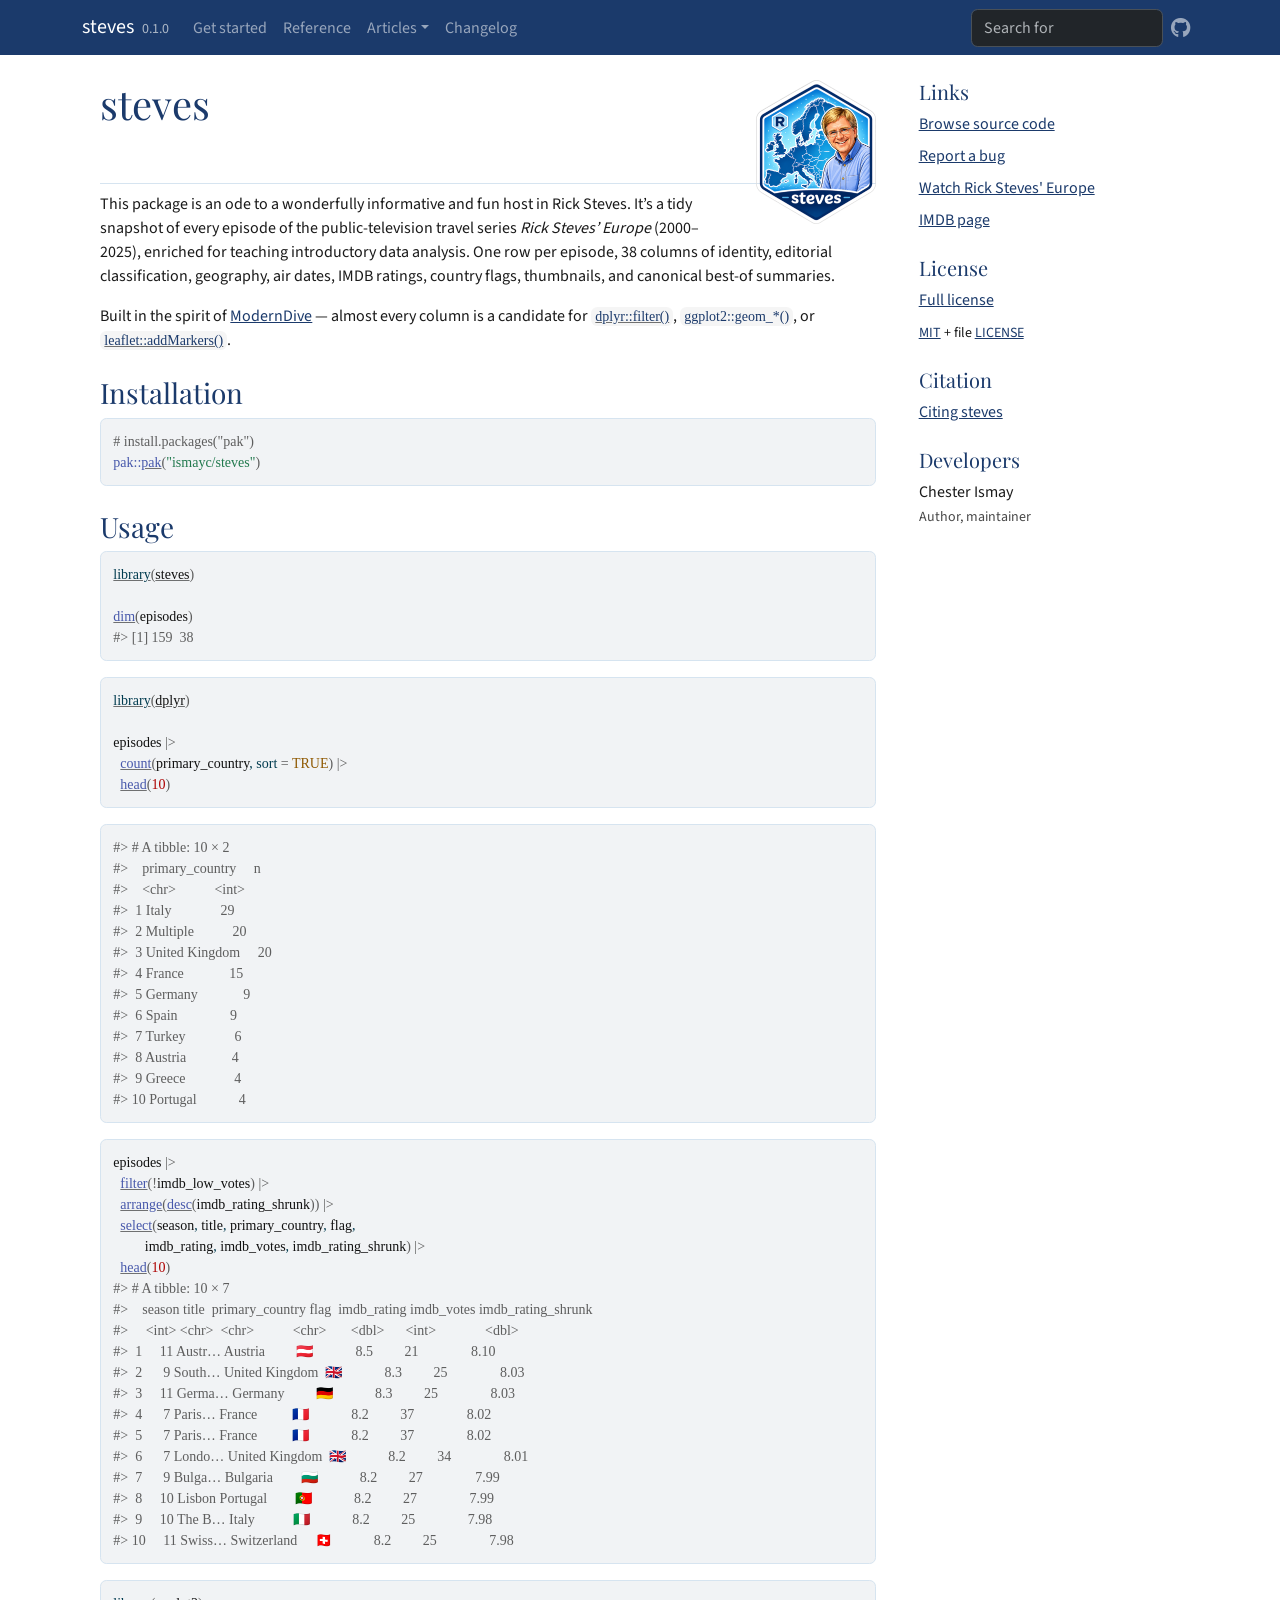
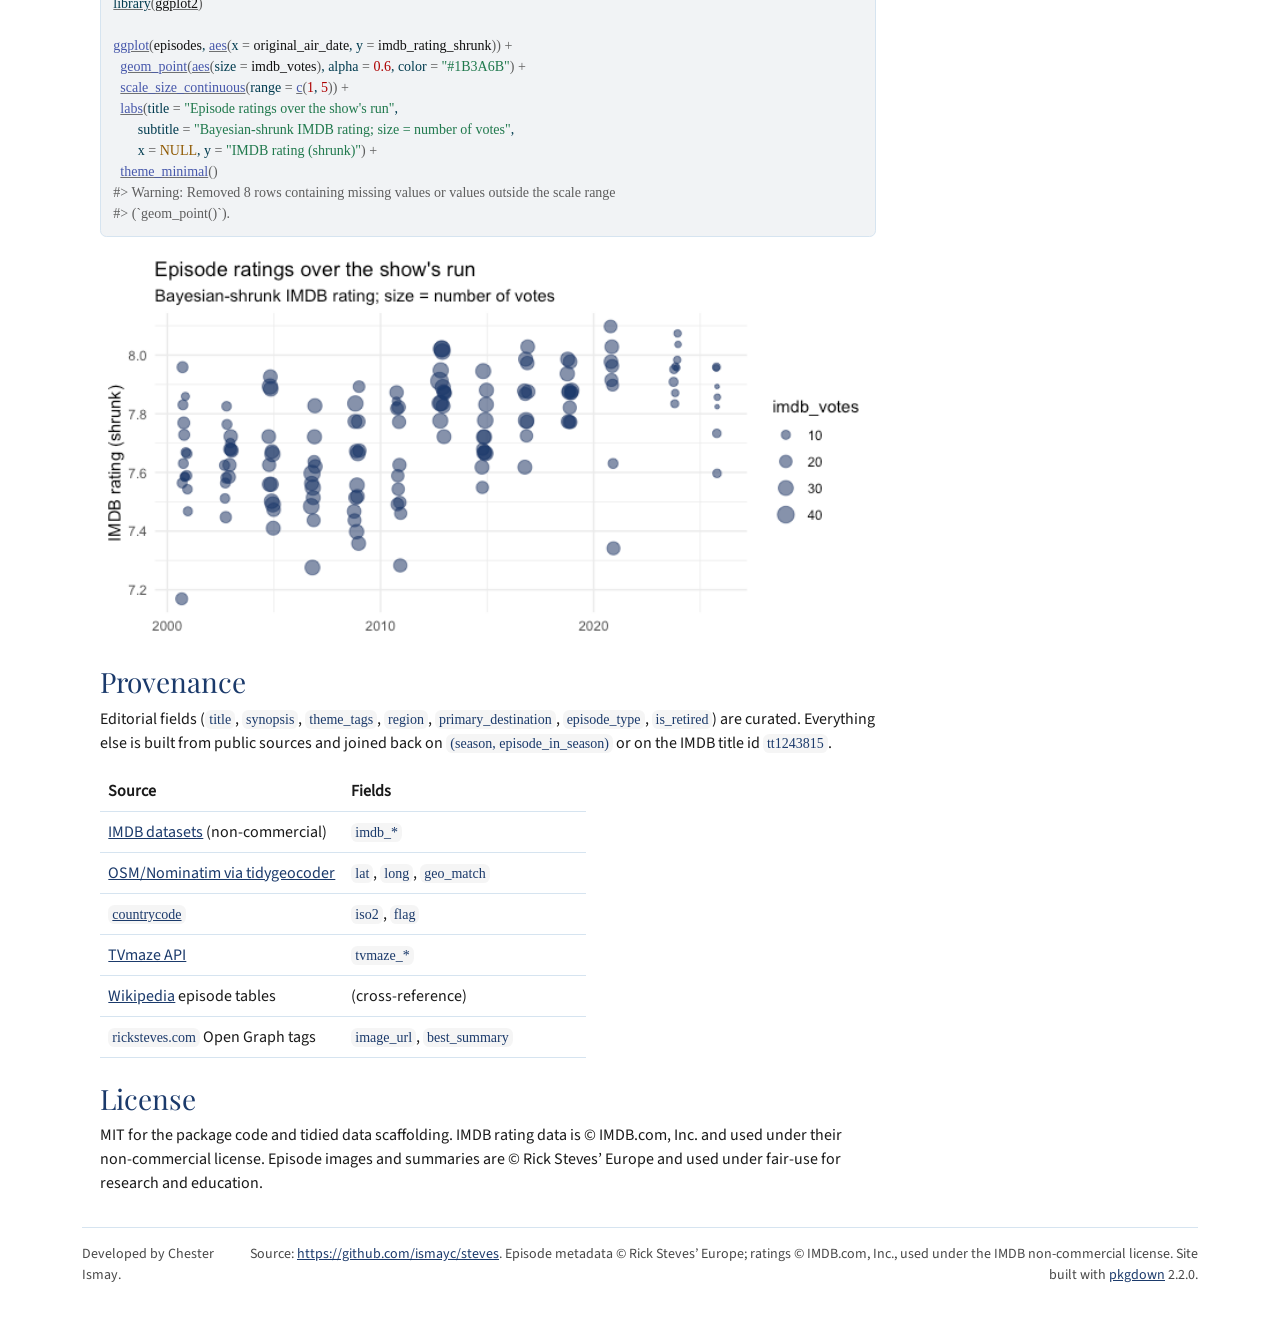
==== index.html @ 0b6e321f "Deploying to gh-pages from @ ismayc/steves@600e38eda7ab987e86f32c884298f9c252ec56d3 🚀" ====
<!DOCTYPE html>
<!-- Generated by pkgdown: do not edit by hand --><html lang="en">
<head>
<meta http-equiv="Content-Type" content="text/html; charset=UTF-8">
<meta charset="utf-8">
<meta http-equiv="X-UA-Compatible" content="IE=edge">
<meta name="viewport" content="width=device-width, initial-scale=1, shrink-to-fit=no">
<title>steves — Rick Steves' Europe episodes for data analysis • steves</title>
<!-- favicons --><link rel="icon" type="image/png" sizes="96x96" href="favicon-96x96.png">
<link rel="icon" type="”image/svg+xml”" href="favicon.svg">
<link rel="apple-touch-icon" sizes="180x180" href="apple-touch-icon.png">
<link rel="icon" sizes="any" href="favicon.ico">
<link rel="manifest" href="site.webmanifest">
<script src="deps/jquery-3.6.0/jquery-3.6.0.min.js"></script><meta name="viewport" content="width=device-width, initial-scale=1, shrink-to-fit=no">
<link href="deps/bootstrap-5.3.1/bootstrap.min.css" rel="stylesheet">
<script src="deps/bootstrap-5.3.1/bootstrap.bundle.min.js"></script><link href="deps/Source_Sans_3-0.4.10/font.css" rel="stylesheet">
<link href="deps/JetBrains_Mono-0.4.10/font.css" rel="stylesheet">
<link href="deps/Playfair_Display-0.4.10/font.css" rel="stylesheet">
<link href="deps/font-awesome-6.5.2/css/all.min.css" rel="stylesheet">
<link href="deps/font-awesome-6.5.2/css/v4-shims.min.css" rel="stylesheet">
<script src="deps/headroom-0.11.0/headroom.min.js"></script><script src="deps/headroom-0.11.0/jQuery.headroom.min.js"></script><script src="deps/bootstrap-toc-1.0.1/bootstrap-toc.min.js"></script><script src="deps/clipboard.js-2.0.11/clipboard.min.js"></script><script src="deps/search-1.0.0/autocomplete.jquery.min.js"></script><script src="deps/search-1.0.0/fuse.min.js"></script><script src="deps/search-1.0.0/mark.min.js"></script><!-- pkgdown --><script src="pkgdown.js"></script><meta property="og:title" content="steves — Rick Steves' Europe episodes for data analysis">
<meta name="description" content="A tidy, lightly enriched table of every Rick Steves' Europe episode (2000-2025): IMDB ratings, geocoded destinations, country flags, thumbnails, and best-of summaries. One row per episode, ready to `dplyr::filter()`, `ggplot2::geom_*()`, and `leaflet::addMarkers()`.
">
<meta property="og:description" content="A tidy, lightly enriched table of every Rick Steves' Europe episode (2000-2025): IMDB ratings, geocoded destinations, country flags, thumbnails, and best-of summaries. One row per episode, ready to `dplyr::filter()`, `ggplot2::geom_*()`, and `leaflet::addMarkers()`.
">
<meta property="og:image" content="https://ismayc.github.io/steves/logo.png">
<link rel="preconnect" href="https://fonts.googleapis.com">
<link rel="preconnect" href="https://fonts.gstatic.com" crossorigin>
</head>
<body>
    <a href="#main" class="visually-hidden-focusable">Skip to contents</a>


    <nav class="navbar navbar-expand-lg fixed-top bg-primary" data-bs-theme="dark" aria-label="Site navigation"><div class="container">

    <a class="navbar-brand me-2" href="index.html">steves</a>

    <small class="nav-text text-muted me-auto" data-bs-toggle="tooltip" data-bs-placement="bottom" title="Released version">0.1.0</small>


    <button class="navbar-toggler" type="button" data-bs-toggle="collapse" data-bs-target="#navbar" aria-controls="navbar" aria-expanded="false" aria-label="Toggle navigation">
      <span class="navbar-toggler-icon"></span>
    </button>

    <div id="navbar" class="collapse navbar-collapse ms-3">
      <ul class="navbar-nav me-auto">
<li class="nav-item"><a class="nav-link" href="articles/steves.html">Get started</a></li>
<li class="nav-item"><a class="nav-link" href="reference/index.html">Reference</a></li>
<li class="nav-item dropdown">
  <button class="nav-link dropdown-toggle" type="button" id="dropdown-articles" data-bs-toggle="dropdown" aria-expanded="false" aria-haspopup="true">Articles</button>
  <ul class="dropdown-menu" aria-labelledby="dropdown-articles">
<li><a class="dropdown-item" href="articles/mapping-the-show.html">Mapping the show</a></li>
  </ul>
</li>
<li class="nav-item"><a class="nav-link" href="news/index.html">Changelog</a></li>
      </ul>
<ul class="navbar-nav">
<li class="nav-item"><form class="form-inline" role="search">
 <input class="form-control" type="search" name="search-input" id="search-input" autocomplete="off" aria-label="Search site" placeholder="Search for" data-search-index="search.json">
</form></li>
<li class="nav-item"><a class="external-link nav-link" href="https://github.com/ismayc/steves/" aria-label="GitHub"><span class="fa fab fa-github fa-lg"></span></a></li>
      </ul>
</div>


  </div>
</nav><div class="container template-home">
<div class="row">
  <main id="main" class="col-md-9"><div class="section level1">
<div class="page-header">
<img src="logo.png" class="logo" alt=""><h1 id="steves-">steves <a class="anchor" aria-label="anchor" href="#steves-"></a>
</h1>
</div>
<!-- badges: start -->

<p>This package is an ode to a wonderfully informative and fun host in Rick Steves. It’s a tidy snapshot of every episode of the public-television travel series <em>Rick Steves’ Europe</em> (2000–2025), enriched for teaching introductory data analysis. One row per episode, 38 columns of identity, editorial classification, geography, air dates, IMDB ratings, country flags, thumbnails, and canonical best-of summaries.</p>
<p>Built in the spirit of <a href="https://moderndive.com/v2" class="external-link">ModernDive</a> — almost every column is a candidate for <code><a href="https://dplyr.tidyverse.org/reference/filter.html" class="external-link">dplyr::filter()</a></code>, <code>ggplot2::geom_*()</code>, or <code><a href="https://rstudio.github.io/leaflet/reference/map-layers.html" class="external-link">leaflet::addMarkers()</a></code>.</p>
<div class="section level2">
<h2 id="installation">Installation<a class="anchor" aria-label="anchor" href="#installation"></a>
</h2>
<div class="sourceCode" id="cb1"><pre class="downlit sourceCode r">
<code class="sourceCode R"><span><span class="co"># install.packages("pak")</span></span>
<span><span class="fu">pak</span><span class="fu">::</span><span class="fu"><a href="https://pak.r-lib.org/reference/pak.html" class="external-link">pak</a></span><span class="op">(</span><span class="st">"ismayc/steves"</span><span class="op">)</span></span></code></pre></div>
</div>
<div class="section level2">
<h2 id="usage">Usage<a class="anchor" aria-label="anchor" href="#usage"></a>
</h2>
<div class="sourceCode" id="cb2"><pre class="downlit sourceCode r">
<code class="sourceCode R"><span><span class="kw"><a href="https://rdrr.io/r/base/library.html" class="external-link">library</a></span><span class="op">(</span><span class="va"><a href="https://ismayc.github.io/steves/">steves</a></span><span class="op">)</span></span>
<span></span>
<span><span class="fu"><a href="https://rdrr.io/r/base/dim.html" class="external-link">dim</a></span><span class="op">(</span><span class="va">episodes</span><span class="op">)</span></span>
<span><span class="co">#&gt; [1] 159  38</span></span></code></pre></div>
<div class="sourceCode" id="cb3"><pre class="downlit sourceCode r">
<code class="sourceCode R"><span><span class="kw"><a href="https://rdrr.io/r/base/library.html" class="external-link">library</a></span><span class="op">(</span><span class="va"><a href="https://dplyr.tidyverse.org" class="external-link">dplyr</a></span><span class="op">)</span></span>
<span></span>
<span><span class="va">episodes</span> <span class="op">|&gt;</span></span>
<span>  <span class="fu"><a href="https://dplyr.tidyverse.org/reference/count.html" class="external-link">count</a></span><span class="op">(</span><span class="va">primary_country</span>, sort <span class="op">=</span> <span class="cn">TRUE</span><span class="op">)</span> <span class="op">|&gt;</span></span>
<span>  <span class="fu"><a href="https://rdrr.io/r/utils/head.html" class="external-link">head</a></span><span class="op">(</span><span class="fl">10</span><span class="op">)</span></span></code></pre></div>
<div class="sourceCode" id="cb4"><pre class="sourceCode R"><code class="sourceCode r"><span id="cb4-1"><a href="#cb4-1" tabindex="-1"></a><span class="co">#&gt; # A tibble: 10 × 2</span></span>
<span id="cb4-2"><a href="#cb4-2" tabindex="-1"></a><span class="co">#&gt;    primary_country     n</span></span>
<span id="cb4-3"><a href="#cb4-3" tabindex="-1"></a><span class="co">#&gt;    &lt;chr&gt;           &lt;int&gt;</span></span>
<span id="cb4-4"><a href="#cb4-4" tabindex="-1"></a><span class="co">#&gt;  1 Italy              29</span></span>
<span id="cb4-5"><a href="#cb4-5" tabindex="-1"></a><span class="co">#&gt;  2 Multiple           20</span></span>
<span id="cb4-6"><a href="#cb4-6" tabindex="-1"></a><span class="co">#&gt;  3 United Kingdom     20</span></span>
<span id="cb4-7"><a href="#cb4-7" tabindex="-1"></a><span class="co">#&gt;  4 France             15</span></span>
<span id="cb4-8"><a href="#cb4-8" tabindex="-1"></a><span class="co">#&gt;  5 Germany             9</span></span>
<span id="cb4-9"><a href="#cb4-9" tabindex="-1"></a><span class="co">#&gt;  6 Spain               9</span></span>
<span id="cb4-10"><a href="#cb4-10" tabindex="-1"></a><span class="co">#&gt;  7 Turkey              6</span></span>
<span id="cb4-11"><a href="#cb4-11" tabindex="-1"></a><span class="co">#&gt;  8 Austria             4</span></span>
<span id="cb4-12"><a href="#cb4-12" tabindex="-1"></a><span class="co">#&gt;  9 Greece              4</span></span>
<span id="cb4-13"><a href="#cb4-13" tabindex="-1"></a><span class="co">#&gt; 10 Portugal            4</span></span></code></pre></div>
<div class="sourceCode" id="cb5"><pre class="downlit sourceCode r">
<code class="sourceCode R"><span><span class="va">episodes</span> <span class="op">|&gt;</span></span>
<span>  <span class="fu"><a href="https://dplyr.tidyverse.org/reference/filter.html" class="external-link">filter</a></span><span class="op">(</span><span class="op">!</span><span class="va">imdb_low_votes</span><span class="op">)</span> <span class="op">|&gt;</span></span>
<span>  <span class="fu"><a href="https://dplyr.tidyverse.org/reference/arrange.html" class="external-link">arrange</a></span><span class="op">(</span><span class="fu"><a href="https://dplyr.tidyverse.org/reference/desc.html" class="external-link">desc</a></span><span class="op">(</span><span class="va">imdb_rating_shrunk</span><span class="op">)</span><span class="op">)</span> <span class="op">|&gt;</span></span>
<span>  <span class="fu"><a href="https://dplyr.tidyverse.org/reference/select.html" class="external-link">select</a></span><span class="op">(</span><span class="va">season</span>, <span class="va">title</span>, <span class="va">primary_country</span>, <span class="va">flag</span>,</span>
<span>         <span class="va">imdb_rating</span>, <span class="va">imdb_votes</span>, <span class="va">imdb_rating_shrunk</span><span class="op">)</span> <span class="op">|&gt;</span></span>
<span>  <span class="fu"><a href="https://rdrr.io/r/utils/head.html" class="external-link">head</a></span><span class="op">(</span><span class="fl">10</span><span class="op">)</span></span>
<span><span class="co">#&gt; # A tibble: 10 × 7</span></span>
<span><span class="co">#&gt;    season title  primary_country flag  imdb_rating imdb_votes imdb_rating_shrunk</span></span>
<span><span class="co">#&gt;     &lt;int&gt; &lt;chr&gt;  &lt;chr&gt;           &lt;chr&gt;       &lt;dbl&gt;      &lt;int&gt;              &lt;dbl&gt;</span></span>
<span><span class="co">#&gt;  1     11 Austr… Austria         🇦🇹            8.5         21               8.10</span></span>
<span><span class="co">#&gt;  2      9 South… United Kingdom  🇬🇧            8.3         25               8.03</span></span>
<span><span class="co">#&gt;  3     11 Germa… Germany         🇩🇪            8.3         25               8.03</span></span>
<span><span class="co">#&gt;  4      7 Paris… France          🇫🇷            8.2         37               8.02</span></span>
<span><span class="co">#&gt;  5      7 Paris… France          🇫🇷            8.2         37               8.02</span></span>
<span><span class="co">#&gt;  6      7 Londo… United Kingdom  🇬🇧            8.2         34               8.01</span></span>
<span><span class="co">#&gt;  7      9 Bulga… Bulgaria        🇧🇬            8.2         27               7.99</span></span>
<span><span class="co">#&gt;  8     10 Lisbon Portugal        🇵🇹            8.2         27               7.99</span></span>
<span><span class="co">#&gt;  9     10 The B… Italy           🇮🇹            8.2         25               7.98</span></span>
<span><span class="co">#&gt; 10     11 Swiss… Switzerland     🇨🇭            8.2         25               7.98</span></span></code></pre></div>
<div class="sourceCode" id="cb6"><pre class="downlit sourceCode r">
<code class="sourceCode R"><span><span class="kw"><a href="https://rdrr.io/r/base/library.html" class="external-link">library</a></span><span class="op">(</span><span class="va"><a href="https://ggplot2.tidyverse.org" class="external-link">ggplot2</a></span><span class="op">)</span></span>
<span></span>
<span><span class="fu"><a href="https://ggplot2.tidyverse.org/reference/ggplot.html" class="external-link">ggplot</a></span><span class="op">(</span><span class="va">episodes</span>, <span class="fu"><a href="https://ggplot2.tidyverse.org/reference/aes.html" class="external-link">aes</a></span><span class="op">(</span>x <span class="op">=</span> <span class="va">original_air_date</span>, y <span class="op">=</span> <span class="va">imdb_rating_shrunk</span><span class="op">)</span><span class="op">)</span> <span class="op">+</span></span>
<span>  <span class="fu"><a href="https://ggplot2.tidyverse.org/reference/geom_point.html" class="external-link">geom_point</a></span><span class="op">(</span><span class="fu"><a href="https://ggplot2.tidyverse.org/reference/aes.html" class="external-link">aes</a></span><span class="op">(</span>size <span class="op">=</span> <span class="va">imdb_votes</span><span class="op">)</span>, alpha <span class="op">=</span> <span class="fl">0.6</span>, color <span class="op">=</span> <span class="st">"#1B3A6B"</span><span class="op">)</span> <span class="op">+</span></span>
<span>  <span class="fu"><a href="https://ggplot2.tidyverse.org/reference/scale_size.html" class="external-link">scale_size_continuous</a></span><span class="op">(</span>range <span class="op">=</span> <span class="fu"><a href="https://rdrr.io/r/base/c.html" class="external-link">c</a></span><span class="op">(</span><span class="fl">1</span>, <span class="fl">5</span><span class="op">)</span><span class="op">)</span> <span class="op">+</span></span>
<span>  <span class="fu"><a href="https://ggplot2.tidyverse.org/reference/labs.html" class="external-link">labs</a></span><span class="op">(</span>title <span class="op">=</span> <span class="st">"Episode ratings over the show's run"</span>,</span>
<span>       subtitle <span class="op">=</span> <span class="st">"Bayesian-shrunk IMDB rating; size = number of votes"</span>,</span>
<span>       x <span class="op">=</span> <span class="cn">NULL</span>, y <span class="op">=</span> <span class="st">"IMDB rating (shrunk)"</span><span class="op">)</span> <span class="op">+</span></span>
<span>  <span class="fu"><a href="https://ggplot2.tidyverse.org/reference/ggtheme.html" class="external-link">theme_minimal</a></span><span class="op">(</span><span class="op">)</span></span>
<span><span class="co">#&gt; Warning: Removed 8 rows containing missing values or values outside the scale range</span></span>
<span><span class="co">#&gt; (`geom_point()`).</span></span></code></pre></div>
<p><img src="reference/figures/README-ggplot-1.png" alt="Scatter plot of Bayesian-shrunk IMDB ratings against original air date for every Rick Steves' Europe episode, point size proportional to vote count." width="100%"></p>
</div>
<div class="section level2">
<h2 id="provenance">Provenance<a class="anchor" aria-label="anchor" href="#provenance"></a>
</h2>
<p>Editorial fields (<code>title</code>, <code>synopsis</code>, <code>theme_tags</code>, <code>region</code>, <code>primary_destination</code>, <code>episode_type</code>, <code>is_retired</code>) are curated. Everything else is built from public sources and joined back on <code>(season, episode_in_season)</code> or on the IMDB title id <code>tt1243815</code>.</p>
<table class="table">
<colgroup>
<col width="50%">
<col width="50%">
</colgroup>
<thead><tr>
<th>Source</th>
<th>Fields</th>
</tr></thead>
<tbody>
<tr>
<td>
<a href="https://datasets.imdbws.com/" class="external-link">IMDB datasets</a> (non-commercial)</td>
<td><code>imdb_*</code></td>
</tr>
<tr>
<td><a href="https://CRAN.R-project.org/package=tidygeocoder" class="external-link">OSM/Nominatim via tidygeocoder</a></td>
<td>
<code>lat</code>, <code>long</code>, <code>geo_match</code>
</td>
</tr>
<tr>
<td><a href="https://CRAN.R-project.org/package=countrycode" class="external-link"><code>countrycode</code></a></td>
<td>
<code>iso2</code>, <code>flag</code>
</td>
</tr>
<tr>
<td><a href="https://api.tvmaze.com/shows/9872" class="external-link">TVmaze API</a></td>
<td><code>tvmaze_*</code></td>
</tr>
<tr>
<td>
<a href="https://en.wikipedia.org/wiki/Rick_Steves%27_Europe" class="external-link">Wikipedia</a> episode tables</td>
<td>(cross-reference)</td>
</tr>
<tr>
<td>
<code>ricksteves.com</code> Open Graph tags</td>
<td>
<code>image_url</code>, <code>best_summary</code>
</td>
</tr>
</tbody>
</table>
</div>
<div class="section level2">
<h2 id="license">License<a class="anchor" aria-label="anchor" href="#license"></a>
</h2>
<p>MIT for the package code and tidied data scaffolding. IMDB rating data is © IMDB.com, Inc. and used under their non-commercial license. Episode images and summaries are © Rick Steves’ Europe and used under fair-use for research and education.</p>
</div>
</div>
  </main><aside class="col-md-3"><div class="links">
<h2 data-toc-skip>Links</h2>
<ul class="list-unstyled">
<li><a href="https://github.com/ismayc/steves/" class="external-link">Browse source code</a></li>
<li><a href="https://github.com/ismayc/steves/issues" class="external-link">Report a bug</a></li>
<li><a href="https://www.ricksteves.com/watch-read-listen/video/tv-show" class="external-link">Watch Rick Steves' Europe</a></li>
<li><a href="https://www.imdb.com/title/tt1243815/" class="external-link">IMDB page</a></li>
</ul>
</div>

<div class="license">
<h2 data-toc-skip>License</h2>
<ul class="list-unstyled">
<li><a href="LICENSE.html">Full license</a></li>
<li><small><a href="https://opensource.org/licenses/mit-license.php" class="external-link">MIT</a> + file <a href="LICENSE-text.html">LICENSE</a></small></li>
</ul>
</div>


<div class="citation">
<h2 data-toc-skip>Citation</h2>
<ul class="list-unstyled">
<li><a href="authors.html#citation">Citing steves</a></li>
</ul>
</div>

<div class="developers">
<h2 data-toc-skip>Developers</h2>
<ul class="list-unstyled">
<li>Chester Ismay <br><small class="roles"> Author, maintainer </small>   </li>
</ul>
</div>



  </aside>
</div>


    <footer><div class="pkgdown-footer-left">
  <p>Developed by Chester Ismay.</p>
</div>

<div class="pkgdown-footer-right">
  <p>Source: <a href="https://github.com/ismayc/steves" class="external-link uri">https://github.com/ismayc/steves</a>. Episode metadata © Rick Steves’ Europe; ratings © IMDB.com, Inc., used under the IMDB non-commercial license. Site built with <a href="https://pkgdown.r-lib.org/" class="external-link">pkgdown</a> 2.2.0.</p>
</div>

    </footer>
</div>





  </body>
</html>
---- deps/Source_Sans_3-0.4.10/font.css ----
/* cyrillic-ext */
@font-face {
  font-family: 'Source Sans 3';
  font-style: normal;
  font-weight: 400;
  font-display: swap;
  src: url(nwpBtKy2OAdR1K-IwhWudF-R9QMylBJAV3Bo8Ky462EH9CsKng.woff2) format('woff2');
  unicode-range: U+0460-052F, U+1C80-1C8A, U+20B4, U+2DE0-2DFF, U+A640-A69F, U+FE2E-FE2F;
}
/* cyrillic */
@font-face {
  font-family: 'Source Sans 3';
  font-style: normal;
  font-weight: 400;
  font-display: swap;
  src: url(nwpBtKy2OAdR1K-IwhWudF-R9QMylBJAV3Bo8Ky462EO9CsKng.woff2) format('woff2');
  unicode-range: U+0301, U+0400-045F, U+0490-0491, U+04B0-04B1, U+2116;
}
/* greek-ext */
@font-face {
  font-family: 'Source Sans 3';
  font-style: normal;
  font-weight: 400;
  font-display: swap;
  src: url(nwpBtKy2OAdR1K-IwhWudF-R9QMylBJAV3Bo8Ky462EG9CsKng.woff2) format('woff2');
  unicode-range: U+1F00-1FFF;
}
/* greek */
@font-face {
  font-family: 'Source Sans 3';
  font-style: normal;
  font-weight: 400;
  font-display: swap;
  src: url(nwpBtKy2OAdR1K-IwhWudF-R9QMylBJAV3Bo8Ky462EJ9CsKng.woff2) format('woff2');
  unicode-range: U+0370-0377, U+037A-037F, U+0384-038A, U+038C, U+038E-03A1, U+03A3-03FF;
}
/* vietnamese */
@font-face {
  font-family: 'Source Sans 3';
  font-style: normal;
  font-weight: 400;
  font-display: swap;
  src: url(nwpBtKy2OAdR1K-IwhWudF-R9QMylBJAV3Bo8Ky462EF9CsKng.woff2) format('woff2');
  unicode-range: U+0102-0103, U+0110-0111, U+0128-0129, U+0168-0169, U+01A0-01A1, U+01AF-01B0, U+0300-0301, U+0303-0304, U+0308-0309, U+0323, U+0329, U+1EA0-1EF9, U+20AB;
}
/* latin-ext */
@font-face {
  font-family: 'Source Sans 3';
  font-style: normal;
  font-weight: 400;
  font-display: swap;
  src: url(nwpBtKy2OAdR1K-IwhWudF-R9QMylBJAV3Bo8Ky462EE9CsKng.woff2) format('woff2');
  unicode-range: U+0100-02BA, U+02BD-02C5, U+02C7-02CC, U+02CE-02D7, U+02DD-02FF, U+0304, U+0308, U+0329, U+1D00-1DBF, U+1E00-1E9F, U+1EF2-1EFF, U+2020, U+20A0-20AB, U+20AD-20C0, U+2113, U+2C60-2C7F, U+A720-A7FF;
}
/* latin */
@font-face {
  font-family: 'Source Sans 3';
  font-style: normal;
  font-weight: 400;
  font-display: swap;
  src: url(nwpBtKy2OAdR1K-IwhWudF-R9QMylBJAV3Bo8Ky462EK9Cs.woff2) format('woff2');
  unicode-range: U+0000-00FF, U+0131, U+0152-0153, U+02BB-02BC, U+02C6, U+02DA, U+02DC, U+0304, U+0308, U+0329, U+2000-206F, U+20AC, U+2122, U+2191, U+2193, U+2212, U+2215, U+FEFF, U+FFFD;
}
---- deps/Playfair_Display-0.4.10/font.css ----
/* cyrillic */
@font-face {
  font-family: 'Playfair Display';
  font-style: normal;
  font-weight: 400;
  font-display: swap;
  src: url(nuFvD-vYSZviVYUb_rj3ij__anPXJzDwcbmjWBN2PKdFvXDTbtPY_Q.woff2) format('woff2');
  unicode-range: U+0301, U+0400-045F, U+0490-0491, U+04B0-04B1, U+2116;
}
/* vietnamese */
@font-face {
  font-family: 'Playfair Display';
  font-style: normal;
  font-weight: 400;
  font-display: swap;
  src: url(nuFvD-vYSZviVYUb_rj3ij__anPXJzDwcbmjWBN2PKdFvXDYbtPY_Q.woff2) format('woff2');
  unicode-range: U+0102-0103, U+0110-0111, U+0128-0129, U+0168-0169, U+01A0-01A1, U+01AF-01B0, U+0300-0301, U+0303-0304, U+0308-0309, U+0323, U+0329, U+1EA0-1EF9, U+20AB;
}
/* latin-ext */
@font-face {
  font-family: 'Playfair Display';
  font-style: normal;
  font-weight: 400;
  font-display: swap;
  src: url(nuFvD-vYSZviVYUb_rj3ij__anPXJzDwcbmjWBN2PKdFvXDZbtPY_Q.woff2) format('woff2');
  unicode-range: U+0100-02BA, U+02BD-02C5, U+02C7-02CC, U+02CE-02D7, U+02DD-02FF, U+0304, U+0308, U+0329, U+1D00-1DBF, U+1E00-1E9F, U+1EF2-1EFF, U+2020, U+20A0-20AB, U+20AD-20C0, U+2113, U+2C60-2C7F, U+A720-A7FF;
}
/* latin */
@font-face {
  font-family: 'Playfair Display';
  font-style: normal;
  font-weight: 400;
  font-display: swap;
  src: url(nuFvD-vYSZviVYUb_rj3ij__anPXJzDwcbmjWBN2PKdFvXDXbtM.woff2) format('woff2');
  unicode-range: U+0000-00FF, U+0131, U+0152-0153, U+02BB-02BC, U+02C6, U+02DA, U+02DC, U+0304, U+0308, U+0329, U+2000-206F, U+20AC, U+2122, U+2191, U+2193, U+2212, U+2215, U+FEFF, U+FFFD;
}
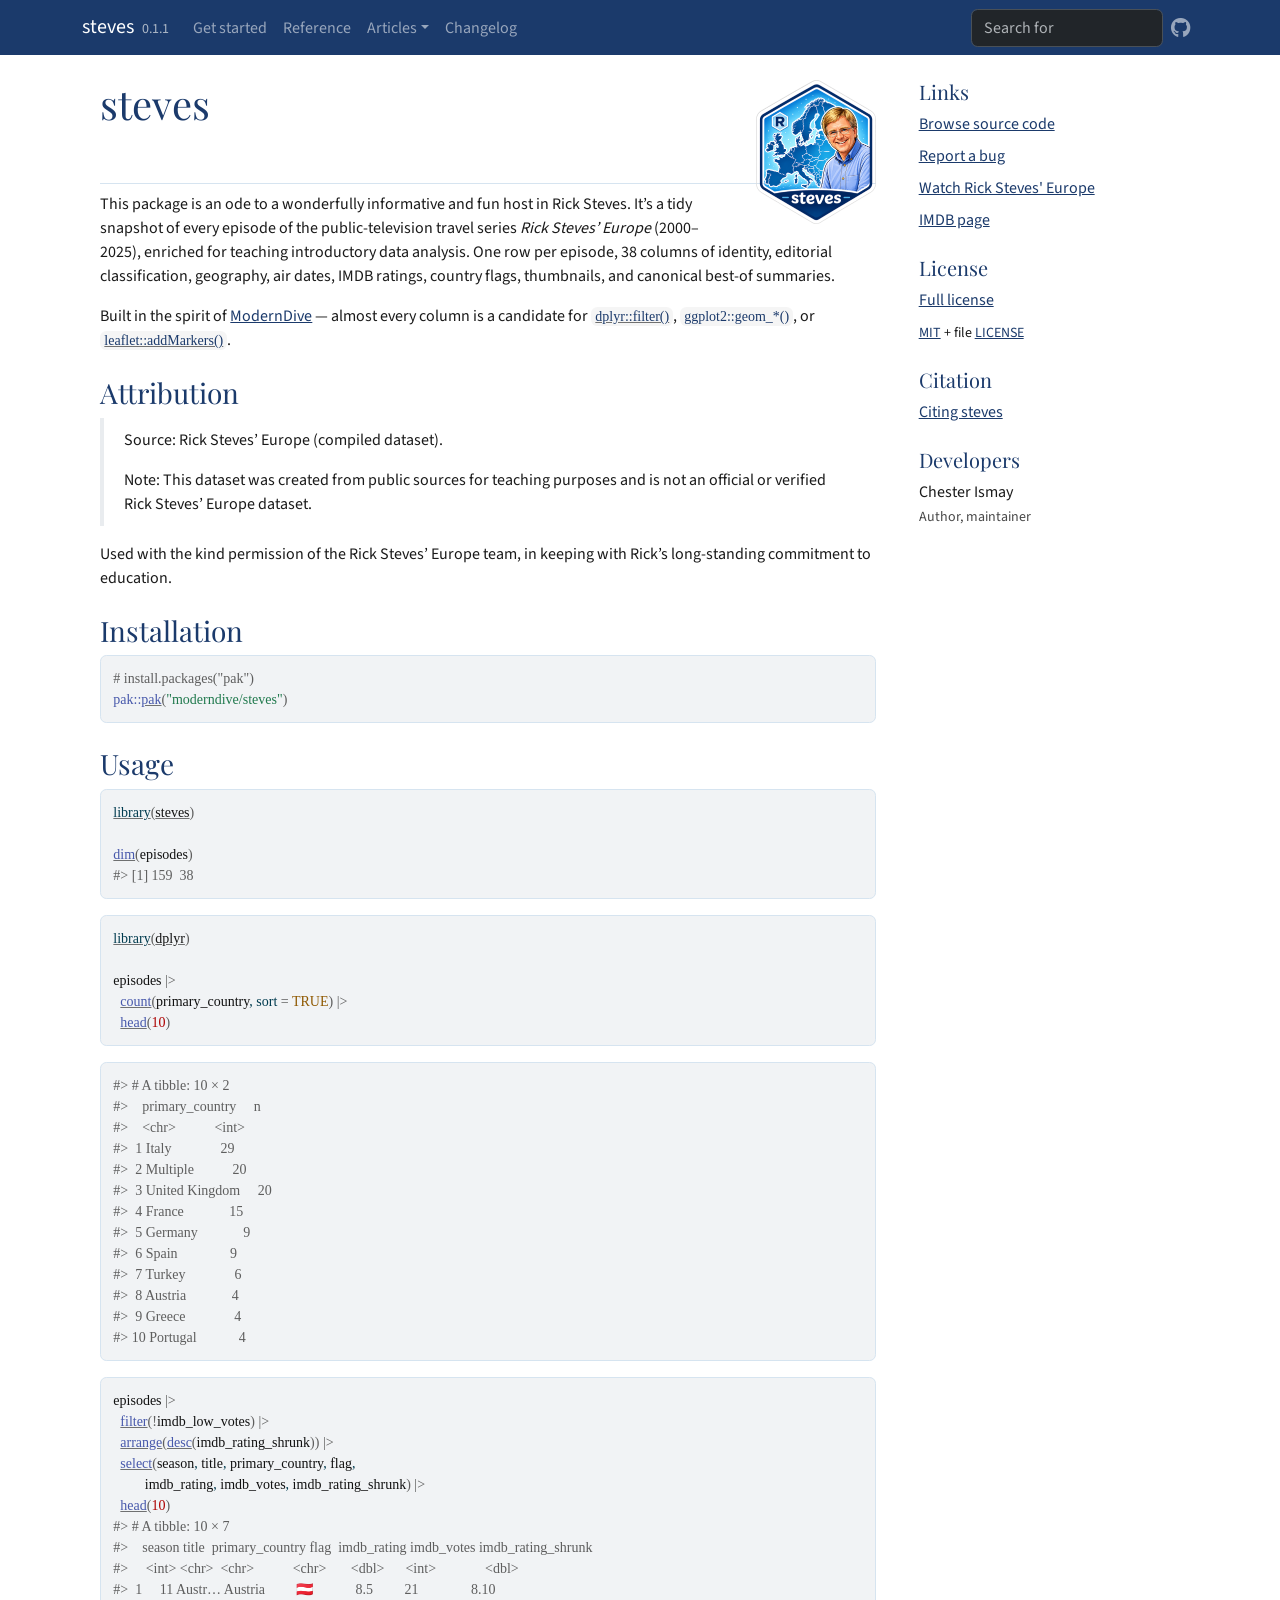
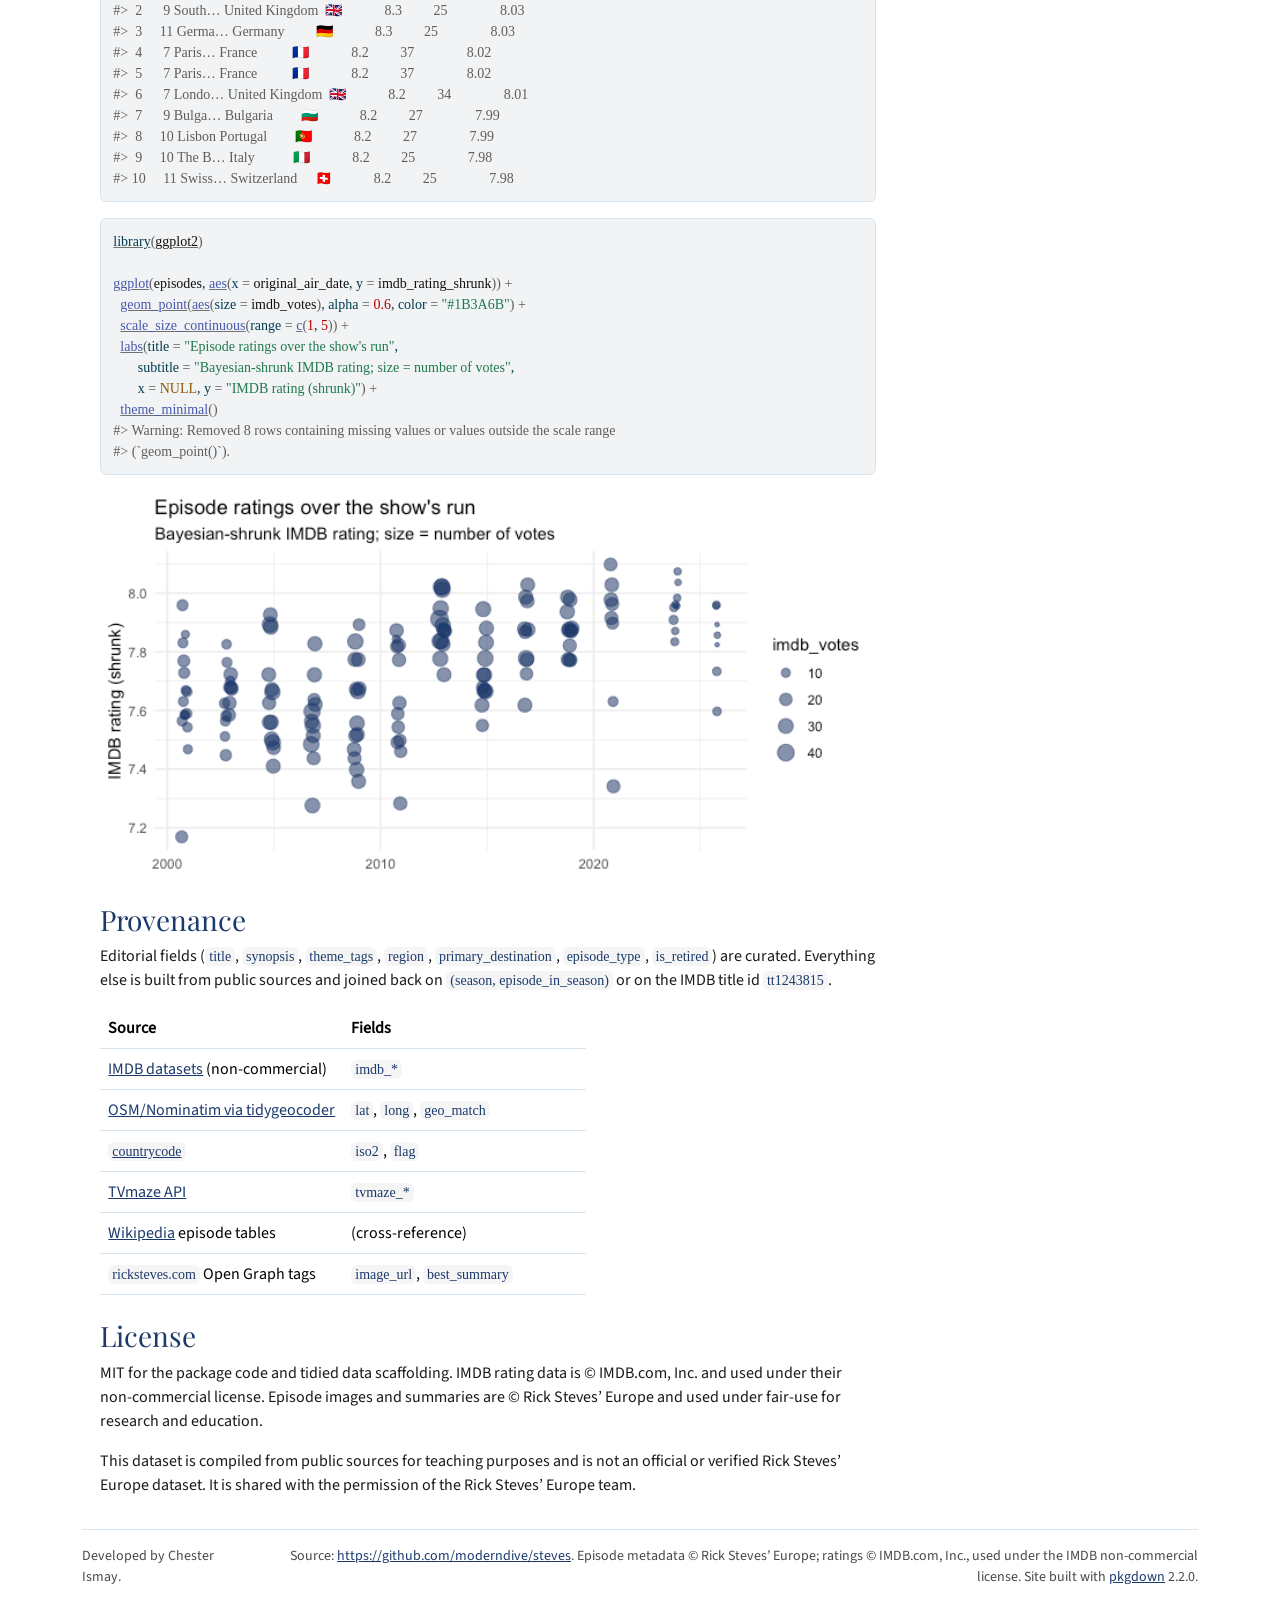
==== commit d6f2e890: "Deploying to gh-pages from @ moderndive/steves@a5a601b565a3784a854421c773fa0ef43fadf2e1 🚀" ====
--- a/index.html
+++ b/index.html
@@ -12,8 +12,8 @@
 <link rel="icon" sizes="any" href="favicon.ico">
 <link rel="manifest" href="site.webmanifest">
 <script src="deps/jquery-3.6.0/jquery-3.6.0.min.js"></script><meta name="viewport" content="width=device-width, initial-scale=1, shrink-to-fit=no">
-<link href="deps/bootstrap-5.3.1/bootstrap.min.css" rel="stylesheet">
-<script src="deps/bootstrap-5.3.1/bootstrap.bundle.min.js"></script><link href="deps/Source_Sans_3-0.4.10/font.css" rel="stylesheet">
+<link href="deps/bootstrap-5.3.8/bootstrap.min.css" rel="stylesheet">
+<script src="deps/bootstrap-5.3.8/bootstrap.bundle.min.js"></script><link href="deps/Source_Sans_3-0.4.10/font.css" rel="stylesheet">
 <link href="deps/JetBrains_Mono-0.4.10/font.css" rel="stylesheet">
 <link href="deps/Playfair_Display-0.4.10/font.css" rel="stylesheet">
 <link href="deps/font-awesome-6.5.2/css/all.min.css" rel="stylesheet">
@@ -23,7 +23,7 @@
 ">
 <meta property="og:description" content="A tidy, lightly enriched table of every Rick Steves' Europe episode (2000-2025): IMDB ratings, geocoded destinations, country flags, thumbnails, and best-of summaries. One row per episode, ready to `dplyr::filter()`, `ggplot2::geom_*()`, and `leaflet::addMarkers()`.
 ">
-<meta property="og:image" content="https://ismayc.github.io/steves/logo.png">
+<meta property="og:image" content="https://moderndive.github.io/steves/logo.png">
 <link rel="preconnect" href="https://fonts.googleapis.com">
 <link rel="preconnect" href="https://fonts.gstatic.com" crossorigin>
 </head>
@@ -35,7 +35,7 @@
 
     <a class="navbar-brand me-2" href="index.html">steves</a>
 
-    <small class="nav-text text-muted me-auto" data-bs-toggle="tooltip" data-bs-placement="bottom" title="Released version">0.1.0</small>
+    <small class="nav-text text-muted me-auto" data-bs-toggle="tooltip" data-bs-placement="bottom" title="Released version">0.1.1</small>
 
 
     <button class="navbar-toggler" type="button" data-bs-toggle="collapse" data-bs-target="#navbar" aria-controls="navbar" aria-expanded="false" aria-label="Toggle navigation">
@@ -58,7 +58,7 @@
 <li class="nav-item"><form class="form-inline" role="search">
  <input class="form-control" type="search" name="search-input" id="search-input" autocomplete="off" aria-label="Search site" placeholder="Search for" data-search-index="search.json">
 </form></li>
-<li class="nav-item"><a class="external-link nav-link" href="https://github.com/ismayc/steves/" aria-label="GitHub"><span class="fa fab fa-github fa-lg"></span></a></li>
+<li class="nav-item"><a class="external-link nav-link" href="https://github.com/moderndive/steves/" aria-label="GitHub"><span class="fa fab fa-github fa-lg"></span></a></li>
       </ul>
 </div>
 
@@ -76,17 +76,26 @@
 <p>This package is an ode to a wonderfully informative and fun host in Rick Steves. It’s a tidy snapshot of every episode of the public-television travel series <em>Rick Steves’ Europe</em> (2000–2025), enriched for teaching introductory data analysis. One row per episode, 38 columns of identity, editorial classification, geography, air dates, IMDB ratings, country flags, thumbnails, and canonical best-of summaries.</p>
 <p>Built in the spirit of <a href="https://moderndive.com/v2" class="external-link">ModernDive</a> — almost every column is a candidate for <code><a href="https://dplyr.tidyverse.org/reference/filter.html" class="external-link">dplyr::filter()</a></code>, <code>ggplot2::geom_*()</code>, or <code><a href="https://rstudio.github.io/leaflet/reference/map-layers.html" class="external-link">leaflet::addMarkers()</a></code>.</p>
 <div class="section level2">
+<h2 id="attribution">Attribution<a class="anchor" aria-label="anchor" href="#attribution"></a>
+</h2>
+<blockquote>
+<p>Source: Rick Steves’ Europe (compiled dataset).</p>
+<p>Note: This dataset was created from public sources for teaching purposes and is not an official or verified Rick Steves’ Europe dataset.</p>
+</blockquote>
+<p>Used with the kind permission of the Rick Steves’ Europe team, in keeping with Rick’s long-standing commitment to education.</p>
+</div>
+<div class="section level2">
 <h2 id="installation">Installation<a class="anchor" aria-label="anchor" href="#installation"></a>
 </h2>
 <div class="sourceCode" id="cb1"><pre class="downlit sourceCode r">
 <code class="sourceCode R"><span><span class="co"># install.packages("pak")</span></span>
-<span><span class="fu">pak</span><span class="fu">::</span><span class="fu"><a href="https://pak.r-lib.org/reference/pak.html" class="external-link">pak</a></span><span class="op">(</span><span class="st">"ismayc/steves"</span><span class="op">)</span></span></code></pre></div>
+<span><span class="fu">pak</span><span class="fu">::</span><span class="fu"><a href="https://pak.r-lib.org/reference/pak.html" class="external-link">pak</a></span><span class="op">(</span><span class="st">"moderndive/steves"</span><span class="op">)</span></span></code></pre></div>
 </div>
 <div class="section level2">
 <h2 id="usage">Usage<a class="anchor" aria-label="anchor" href="#usage"></a>
 </h2>
 <div class="sourceCode" id="cb2"><pre class="downlit sourceCode r">
-<code class="sourceCode R"><span><span class="kw"><a href="https://rdrr.io/r/base/library.html" class="external-link">library</a></span><span class="op">(</span><span class="va"><a href="https://ismayc.github.io/steves/">steves</a></span><span class="op">)</span></span>
+<code class="sourceCode R"><span><span class="kw"><a href="https://rdrr.io/r/base/library.html" class="external-link">library</a></span><span class="op">(</span><span class="va"><a href="https://moderndive.github.io/steves/">steves</a></span><span class="op">)</span></span>
 <span></span>
 <span><span class="fu"><a href="https://rdrr.io/r/base/dim.html" class="external-link">dim</a></span><span class="op">(</span><span class="va">episodes</span><span class="op">)</span></span>
 <span><span class="co">#&gt; [1] 159  38</span></span></code></pre></div>
@@ -197,13 +206,14 @@
 <h2 id="license">License<a class="anchor" aria-label="anchor" href="#license"></a>
 </h2>
 <p>MIT for the package code and tidied data scaffolding. IMDB rating data is © IMDB.com, Inc. and used under their non-commercial license. Episode images and summaries are © Rick Steves’ Europe and used under fair-use for research and education.</p>
+<p>This dataset is compiled from public sources for teaching purposes and is not an official or verified Rick Steves’ Europe dataset. It is shared with the permission of the Rick Steves’ Europe team.</p>
 </div>
 </div>
   </main><aside class="col-md-3"><div class="links">
 <h2 data-toc-skip>Links</h2>
 <ul class="list-unstyled">
-<li><a href="https://github.com/ismayc/steves/" class="external-link">Browse source code</a></li>
-<li><a href="https://github.com/ismayc/steves/issues" class="external-link">Report a bug</a></li>
+<li><a href="https://github.com/moderndive/steves/" class="external-link">Browse source code</a></li>
+<li><a href="https://github.com/moderndive/steves/issues" class="external-link">Report a bug</a></li>
 <li><a href="https://www.ricksteves.com/watch-read-listen/video/tv-show" class="external-link">Watch Rick Steves' Europe</a></li>
 <li><a href="https://www.imdb.com/title/tt1243815/" class="external-link">IMDB page</a></li>
 </ul>
@@ -243,7 +253,7 @@
 </div>
 
 <div class="pkgdown-footer-right">
-  <p>Source: <a href="https://github.com/ismayc/steves" class="external-link uri">https://github.com/ismayc/steves</a>. Episode metadata © Rick Steves’ Europe; ratings © IMDB.com, Inc., used under the IMDB non-commercial license. Site built with <a href="https://pkgdown.r-lib.org/" class="external-link">pkgdown</a> 2.2.0.</p>
+  <p>Source: <a href="https://github.com/moderndive/steves" class="external-link uri">https://github.com/moderndive/steves</a>. Episode metadata © Rick Steves’ Europe; ratings © IMDB.com, Inc., used under the IMDB non-commercial license. Site built with <a href="https://pkgdown.r-lib.org/" class="external-link">pkgdown</a> 2.2.0.</p>
 </div>
 
     </footer>
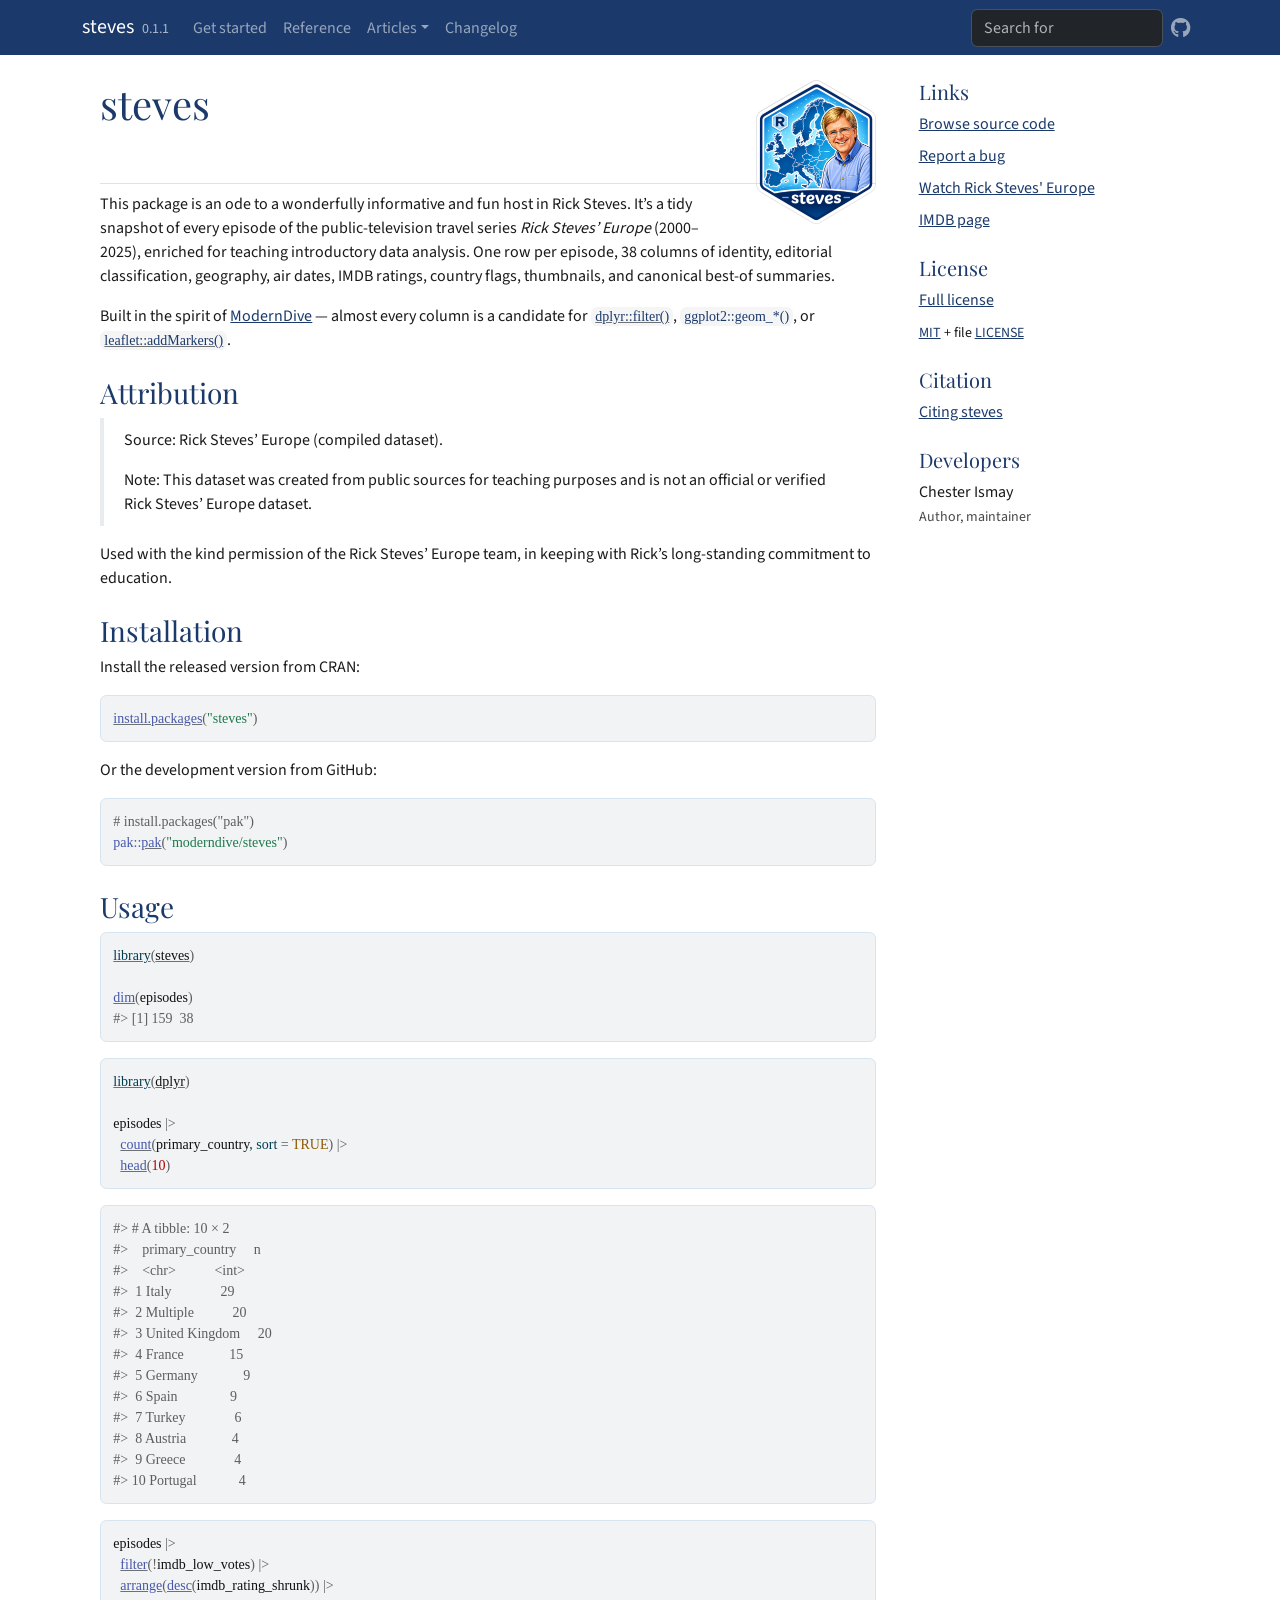
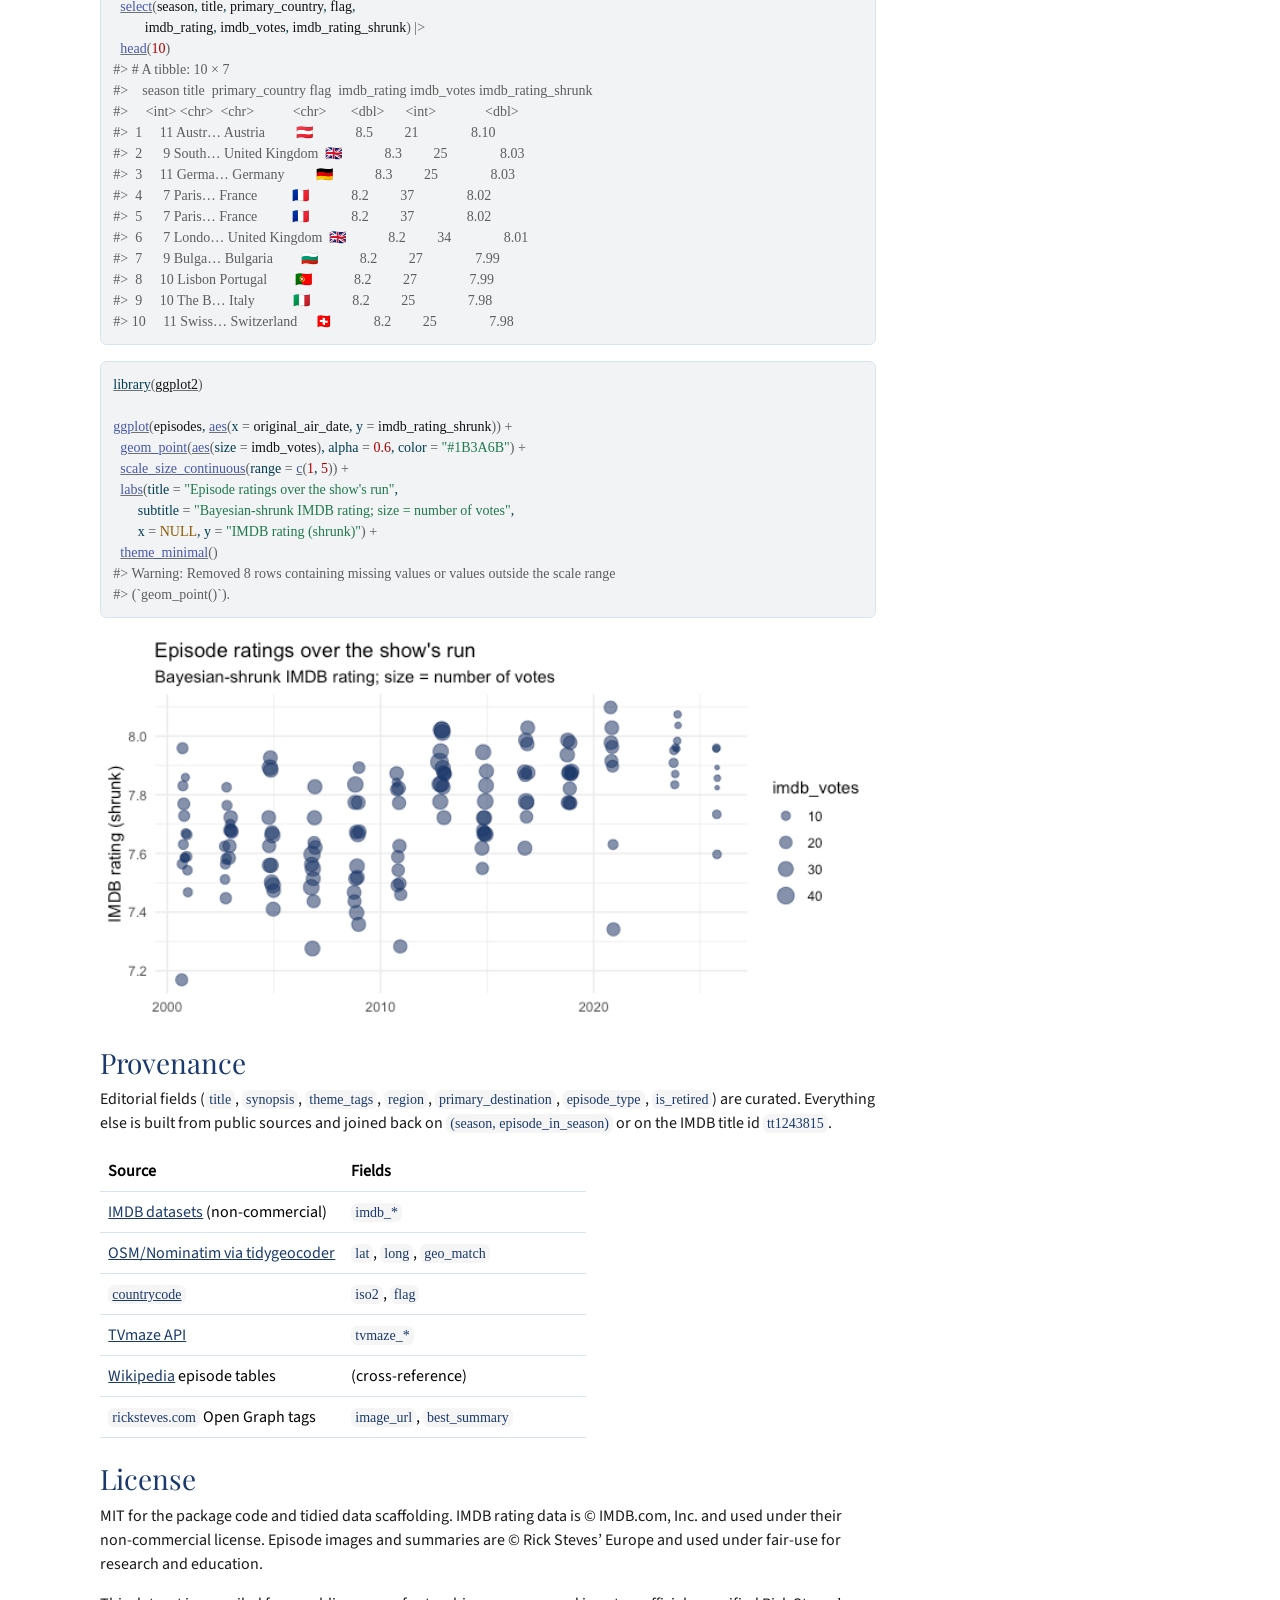
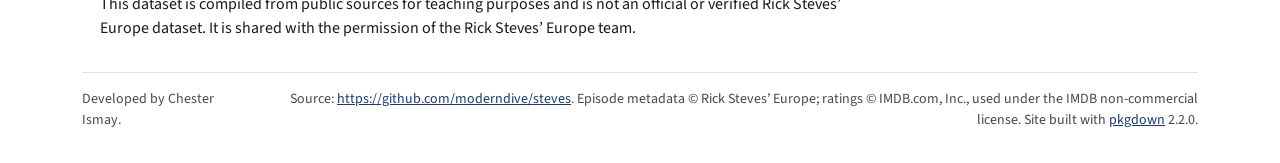
==== commit 4d5d03fa: "Deploying to gh-pages from @ moderndive/steves@9cec9a415438c75caa63efd6e9d358e394bfa987 🚀" ====
--- a/index.html
+++ b/index.html
@@ -23,7 +23,8 @@
 ">
 <meta property="og:description" content="A tidy, lightly enriched table of every Rick Steves' Europe episode (2000-2025): IMDB ratings, geocoded destinations, country flags, thumbnails, and best-of summaries. One row per episode, ready to `dplyr::filter()`, `ggplot2::geom_*()`, and `leaflet::addMarkers()`.
 ">
-<meta property="og:image" content="https://moderndive.github.io/steves/logo.png">
+<meta property="og:image" content="https://moderndive.github.io/steves/reference/figures/og-image.png">
+<meta property="og:image:alt" content="steves R package — every Rick Steves' Europe episode as a tidy dataset, with the package hex sticker.">
 <link rel="preconnect" href="https://fonts.googleapis.com">
 <link rel="preconnect" href="https://fonts.gstatic.com" crossorigin>
 </head>
@@ -87,38 +88,42 @@
 <div class="section level2">
 <h2 id="installation">Installation<a class="anchor" aria-label="anchor" href="#installation"></a>
 </h2>
+<p>Install the released version from CRAN:</p>
 <div class="sourceCode" id="cb1"><pre class="downlit sourceCode r">
+<code class="sourceCode R"><span><span class="fu"><a href="https://rdrr.io/r/utils/install.packages.html" class="external-link">install.packages</a></span><span class="op">(</span><span class="st">"steves"</span><span class="op">)</span></span></code></pre></div>
+<p>Or the development version from GitHub:</p>
+<div class="sourceCode" id="cb2"><pre class="downlit sourceCode r">
 <code class="sourceCode R"><span><span class="co"># install.packages("pak")</span></span>
 <span><span class="fu">pak</span><span class="fu">::</span><span class="fu"><a href="https://pak.r-lib.org/reference/pak.html" class="external-link">pak</a></span><span class="op">(</span><span class="st">"moderndive/steves"</span><span class="op">)</span></span></code></pre></div>
 </div>
 <div class="section level2">
 <h2 id="usage">Usage<a class="anchor" aria-label="anchor" href="#usage"></a>
 </h2>
-<div class="sourceCode" id="cb2"><pre class="downlit sourceCode r">
+<div class="sourceCode" id="cb3"><pre class="downlit sourceCode r">
 <code class="sourceCode R"><span><span class="kw"><a href="https://rdrr.io/r/base/library.html" class="external-link">library</a></span><span class="op">(</span><span class="va"><a href="https://moderndive.github.io/steves/">steves</a></span><span class="op">)</span></span>
 <span></span>
 <span><span class="fu"><a href="https://rdrr.io/r/base/dim.html" class="external-link">dim</a></span><span class="op">(</span><span class="va">episodes</span><span class="op">)</span></span>
 <span><span class="co">#&gt; [1] 159  38</span></span></code></pre></div>
-<div class="sourceCode" id="cb3"><pre class="downlit sourceCode r">
+<div class="sourceCode" id="cb4"><pre class="downlit sourceCode r">
 <code class="sourceCode R"><span><span class="kw"><a href="https://rdrr.io/r/base/library.html" class="external-link">library</a></span><span class="op">(</span><span class="va"><a href="https://dplyr.tidyverse.org" class="external-link">dplyr</a></span><span class="op">)</span></span>
 <span></span>
 <span><span class="va">episodes</span> <span class="op">|&gt;</span></span>
 <span>  <span class="fu"><a href="https://dplyr.tidyverse.org/reference/count.html" class="external-link">count</a></span><span class="op">(</span><span class="va">primary_country</span>, sort <span class="op">=</span> <span class="cn">TRUE</span><span class="op">)</span> <span class="op">|&gt;</span></span>
 <span>  <span class="fu"><a href="https://rdrr.io/r/utils/head.html" class="external-link">head</a></span><span class="op">(</span><span class="fl">10</span><span class="op">)</span></span></code></pre></div>
-<div class="sourceCode" id="cb4"><pre class="sourceCode R"><code class="sourceCode r"><span id="cb4-1"><a href="#cb4-1" tabindex="-1"></a><span class="co">#&gt; # A tibble: 10 × 2</span></span>
-<span id="cb4-2"><a href="#cb4-2" tabindex="-1"></a><span class="co">#&gt;    primary_country     n</span></span>
-<span id="cb4-3"><a href="#cb4-3" tabindex="-1"></a><span class="co">#&gt;    &lt;chr&gt;           &lt;int&gt;</span></span>
-<span id="cb4-4"><a href="#cb4-4" tabindex="-1"></a><span class="co">#&gt;  1 Italy              29</span></span>
-<span id="cb4-5"><a href="#cb4-5" tabindex="-1"></a><span class="co">#&gt;  2 Multiple           20</span></span>
-<span id="cb4-6"><a href="#cb4-6" tabindex="-1"></a><span class="co">#&gt;  3 United Kingdom     20</span></span>
-<span id="cb4-7"><a href="#cb4-7" tabindex="-1"></a><span class="co">#&gt;  4 France             15</span></span>
-<span id="cb4-8"><a href="#cb4-8" tabindex="-1"></a><span class="co">#&gt;  5 Germany             9</span></span>
-<span id="cb4-9"><a href="#cb4-9" tabindex="-1"></a><span class="co">#&gt;  6 Spain               9</span></span>
-<span id="cb4-10"><a href="#cb4-10" tabindex="-1"></a><span class="co">#&gt;  7 Turkey              6</span></span>
-<span id="cb4-11"><a href="#cb4-11" tabindex="-1"></a><span class="co">#&gt;  8 Austria             4</span></span>
-<span id="cb4-12"><a href="#cb4-12" tabindex="-1"></a><span class="co">#&gt;  9 Greece              4</span></span>
-<span id="cb4-13"><a href="#cb4-13" tabindex="-1"></a><span class="co">#&gt; 10 Portugal            4</span></span></code></pre></div>
-<div class="sourceCode" id="cb5"><pre class="downlit sourceCode r">
+<div class="sourceCode" id="cb5"><pre class="sourceCode R"><code class="sourceCode r"><span id="cb5-1"><a href="#cb5-1" tabindex="-1"></a><span class="co">#&gt; # A tibble: 10 × 2</span></span>
+<span id="cb5-2"><a href="#cb5-2" tabindex="-1"></a><span class="co">#&gt;    primary_country     n</span></span>
+<span id="cb5-3"><a href="#cb5-3" tabindex="-1"></a><span class="co">#&gt;    &lt;chr&gt;           &lt;int&gt;</span></span>
+<span id="cb5-4"><a href="#cb5-4" tabindex="-1"></a><span class="co">#&gt;  1 Italy              29</span></span>
+<span id="cb5-5"><a href="#cb5-5" tabindex="-1"></a><span class="co">#&gt;  2 Multiple           20</span></span>
+<span id="cb5-6"><a href="#cb5-6" tabindex="-1"></a><span class="co">#&gt;  3 United Kingdom     20</span></span>
+<span id="cb5-7"><a href="#cb5-7" tabindex="-1"></a><span class="co">#&gt;  4 France             15</span></span>
+<span id="cb5-8"><a href="#cb5-8" tabindex="-1"></a><span class="co">#&gt;  5 Germany             9</span></span>
+<span id="cb5-9"><a href="#cb5-9" tabindex="-1"></a><span class="co">#&gt;  6 Spain               9</span></span>
+<span id="cb5-10"><a href="#cb5-10" tabindex="-1"></a><span class="co">#&gt;  7 Turkey              6</span></span>
+<span id="cb5-11"><a href="#cb5-11" tabindex="-1"></a><span class="co">#&gt;  8 Austria             4</span></span>
+<span id="cb5-12"><a href="#cb5-12" tabindex="-1"></a><span class="co">#&gt;  9 Greece              4</span></span>
+<span id="cb5-13"><a href="#cb5-13" tabindex="-1"></a><span class="co">#&gt; 10 Portugal            4</span></span></code></pre></div>
+<div class="sourceCode" id="cb6"><pre class="downlit sourceCode r">
 <code class="sourceCode R"><span><span class="va">episodes</span> <span class="op">|&gt;</span></span>
 <span>  <span class="fu"><a href="https://dplyr.tidyverse.org/reference/filter.html" class="external-link">filter</a></span><span class="op">(</span><span class="op">!</span><span class="va">imdb_low_votes</span><span class="op">)</span> <span class="op">|&gt;</span></span>
 <span>  <span class="fu"><a href="https://dplyr.tidyverse.org/reference/arrange.html" class="external-link">arrange</a></span><span class="op">(</span><span class="fu"><a href="https://dplyr.tidyverse.org/reference/desc.html" class="external-link">desc</a></span><span class="op">(</span><span class="va">imdb_rating_shrunk</span><span class="op">)</span><span class="op">)</span> <span class="op">|&gt;</span></span>
@@ -138,7 +143,7 @@
 <span><span class="co">#&gt;  8     10 Lisbon Portugal        🇵🇹            8.2         27               7.99</span></span>
 <span><span class="co">#&gt;  9     10 The B… Italy           🇮🇹            8.2         25               7.98</span></span>
 <span><span class="co">#&gt; 10     11 Swiss… Switzerland     🇨🇭            8.2         25               7.98</span></span></code></pre></div>
-<div class="sourceCode" id="cb6"><pre class="downlit sourceCode r">
+<div class="sourceCode" id="cb7"><pre class="downlit sourceCode r">
 <code class="sourceCode R"><span><span class="kw"><a href="https://rdrr.io/r/base/library.html" class="external-link">library</a></span><span class="op">(</span><span class="va"><a href="https://ggplot2.tidyverse.org" class="external-link">ggplot2</a></span><span class="op">)</span></span>
 <span></span>
 <span><span class="fu"><a href="https://ggplot2.tidyverse.org/reference/ggplot.html" class="external-link">ggplot</a></span><span class="op">(</span><span class="va">episodes</span>, <span class="fu"><a href="https://ggplot2.tidyverse.org/reference/aes.html" class="external-link">aes</a></span><span class="op">(</span>x <span class="op">=</span> <span class="va">original_air_date</span>, y <span class="op">=</span> <span class="va">imdb_rating_shrunk</span><span class="op">)</span><span class="op">)</span> <span class="op">+</span></span>
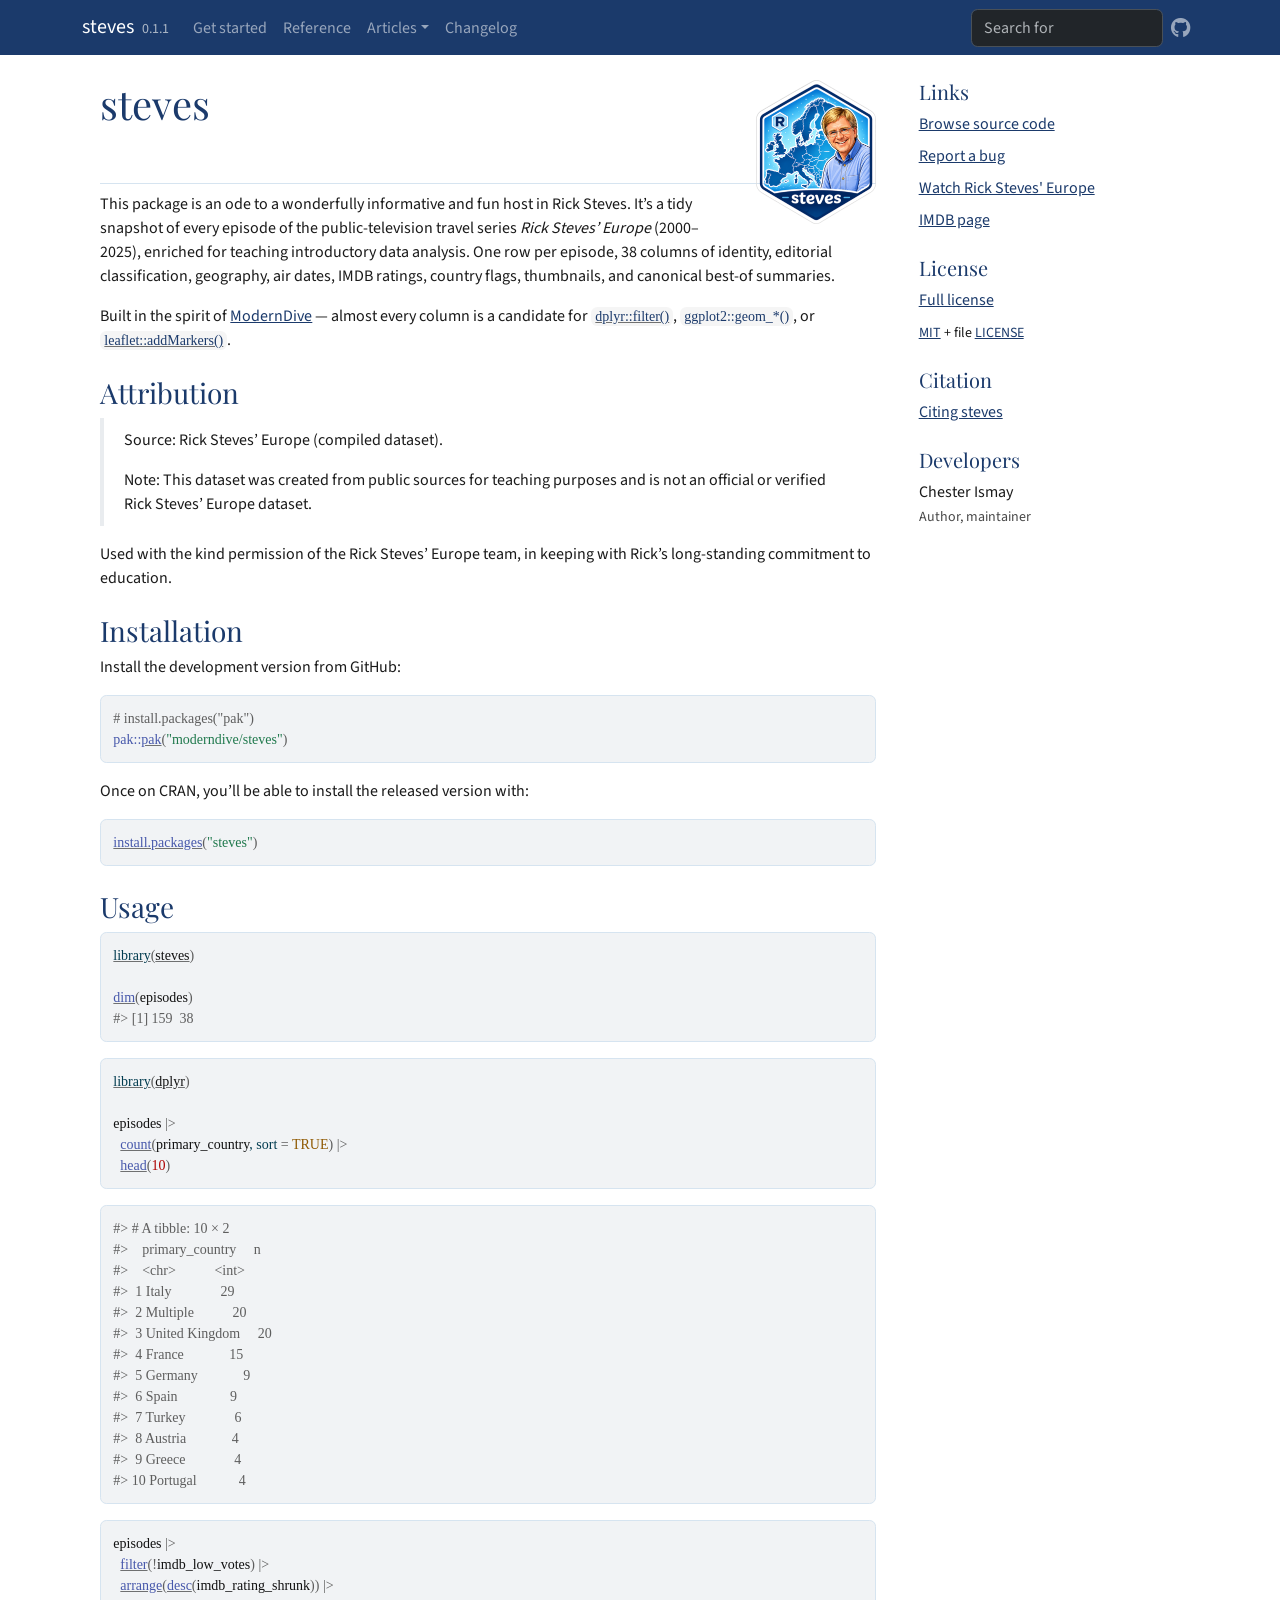
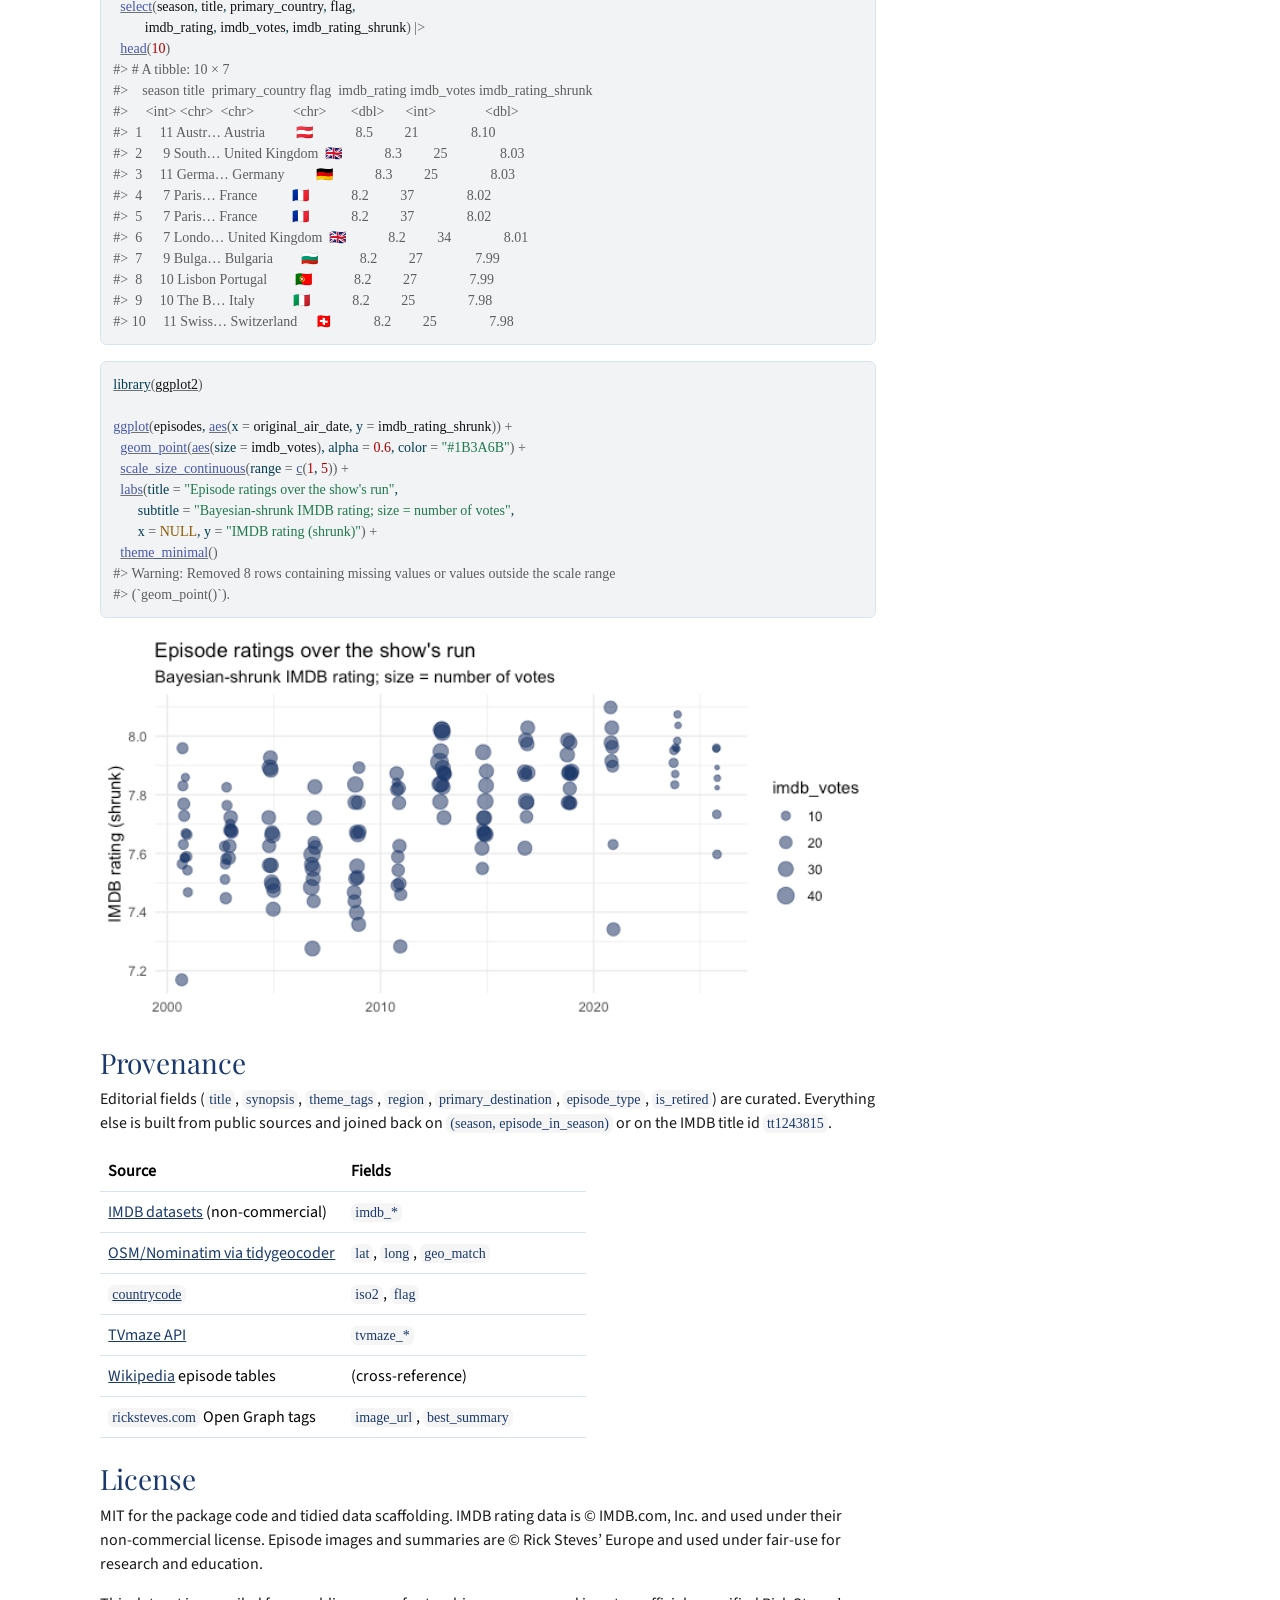
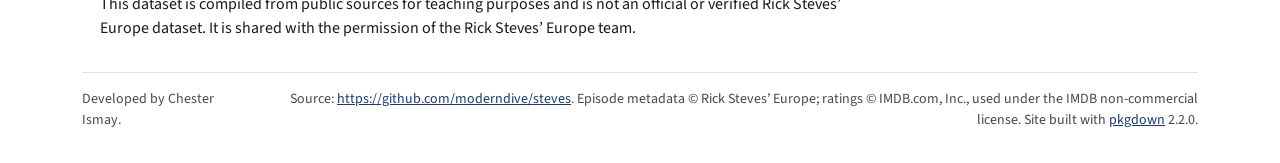
==== commit 67f75efd: "Deploying to gh-pages from @ moderndive/steves@49cc7a4a5cd456ab7d12e0f24b9278c9919f3e4b 🚀" ====
--- a/index.html
+++ b/index.html
@@ -88,13 +88,13 @@
 <div class="section level2">
 <h2 id="installation">Installation<a class="anchor" aria-label="anchor" href="#installation"></a>
 </h2>
-<p>Install the released version from CRAN:</p>
+<p>Install the development version from GitHub:</p>
 <div class="sourceCode" id="cb1"><pre class="downlit sourceCode r">
-<code class="sourceCode R"><span><span class="fu"><a href="https://rdrr.io/r/utils/install.packages.html" class="external-link">install.packages</a></span><span class="op">(</span><span class="st">"steves"</span><span class="op">)</span></span></code></pre></div>
-<p>Or the development version from GitHub:</p>
-<div class="sourceCode" id="cb2"><pre class="downlit sourceCode r">
 <code class="sourceCode R"><span><span class="co"># install.packages("pak")</span></span>
 <span><span class="fu">pak</span><span class="fu">::</span><span class="fu"><a href="https://pak.r-lib.org/reference/pak.html" class="external-link">pak</a></span><span class="op">(</span><span class="st">"moderndive/steves"</span><span class="op">)</span></span></code></pre></div>
+<p>Once on CRAN, you’ll be able to install the released version with:</p>
+<div class="sourceCode" id="cb2"><pre class="downlit sourceCode r">
+<code class="sourceCode R"><span><span class="fu"><a href="https://rdrr.io/r/utils/install.packages.html" class="external-link">install.packages</a></span><span class="op">(</span><span class="st">"steves"</span><span class="op">)</span></span></code></pre></div>
 </div>
 <div class="section level2">
 <h2 id="usage">Usage<a class="anchor" aria-label="anchor" href="#usage"></a>
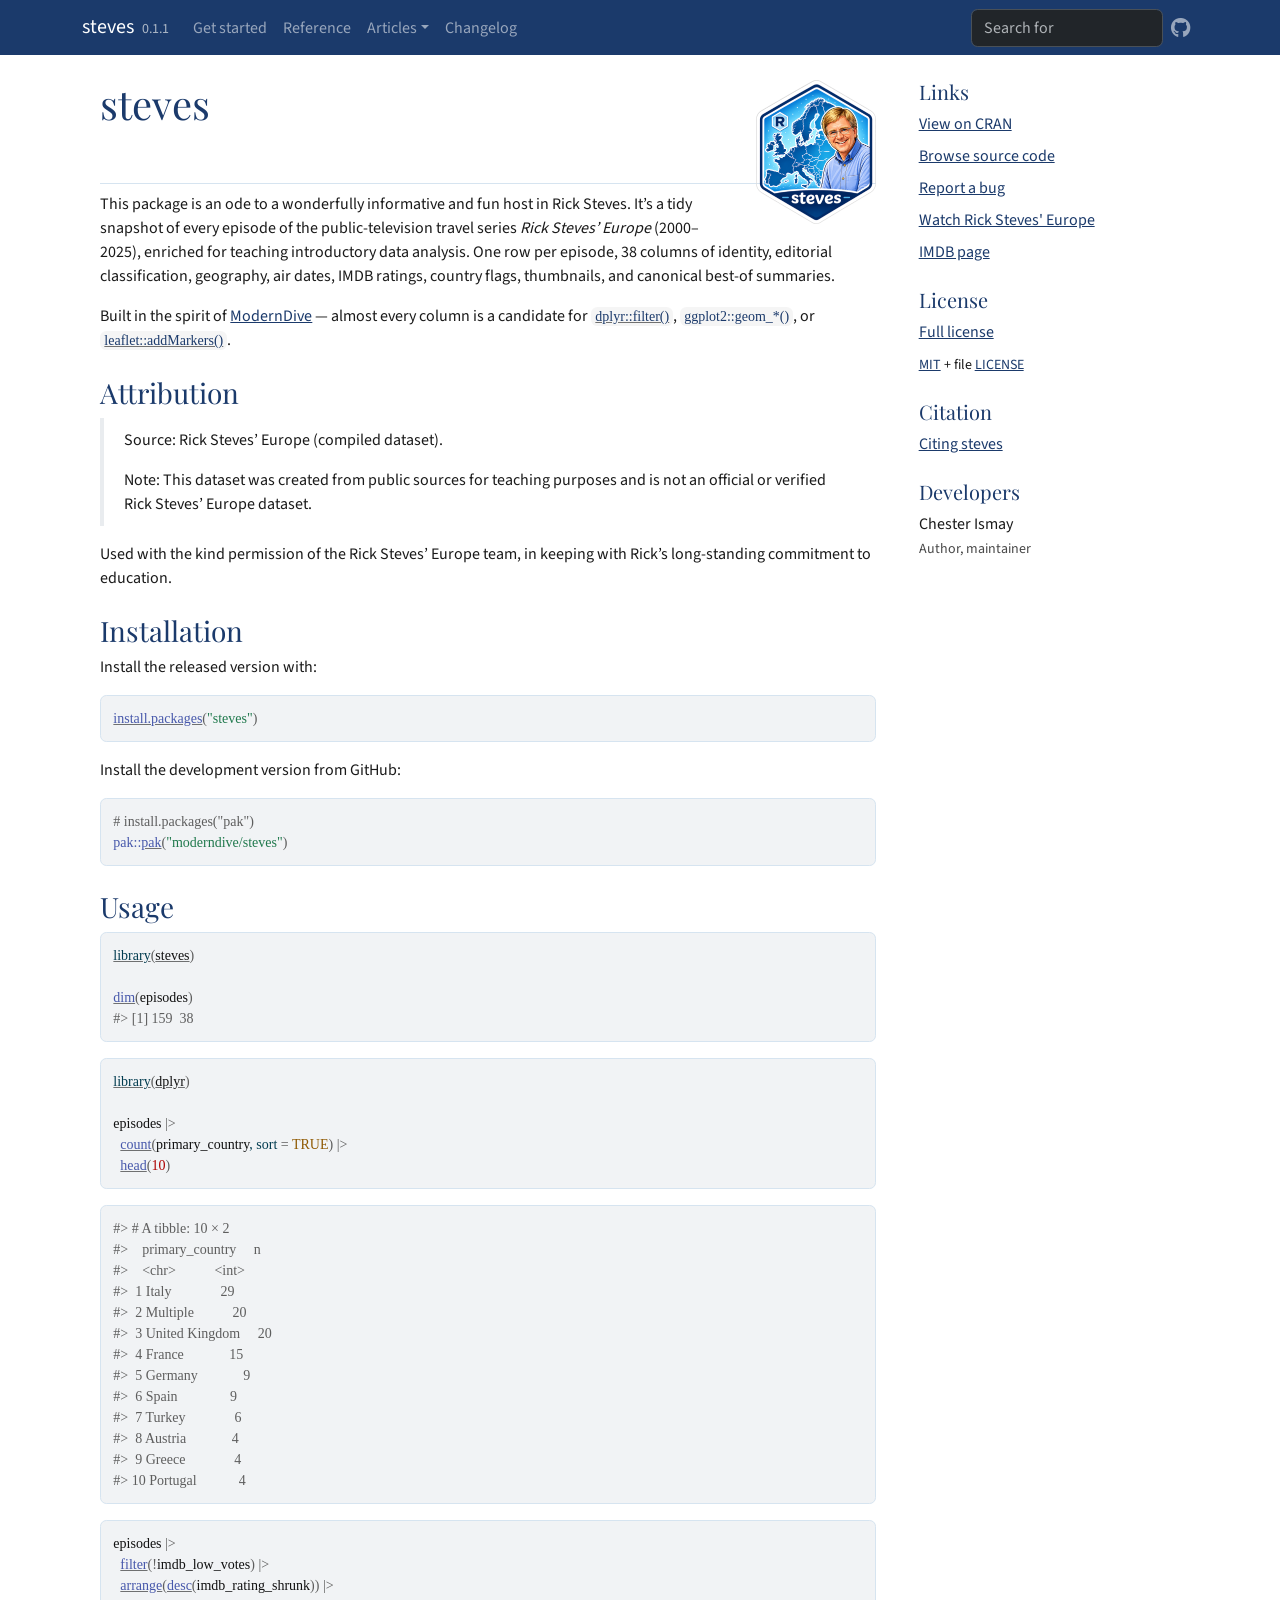
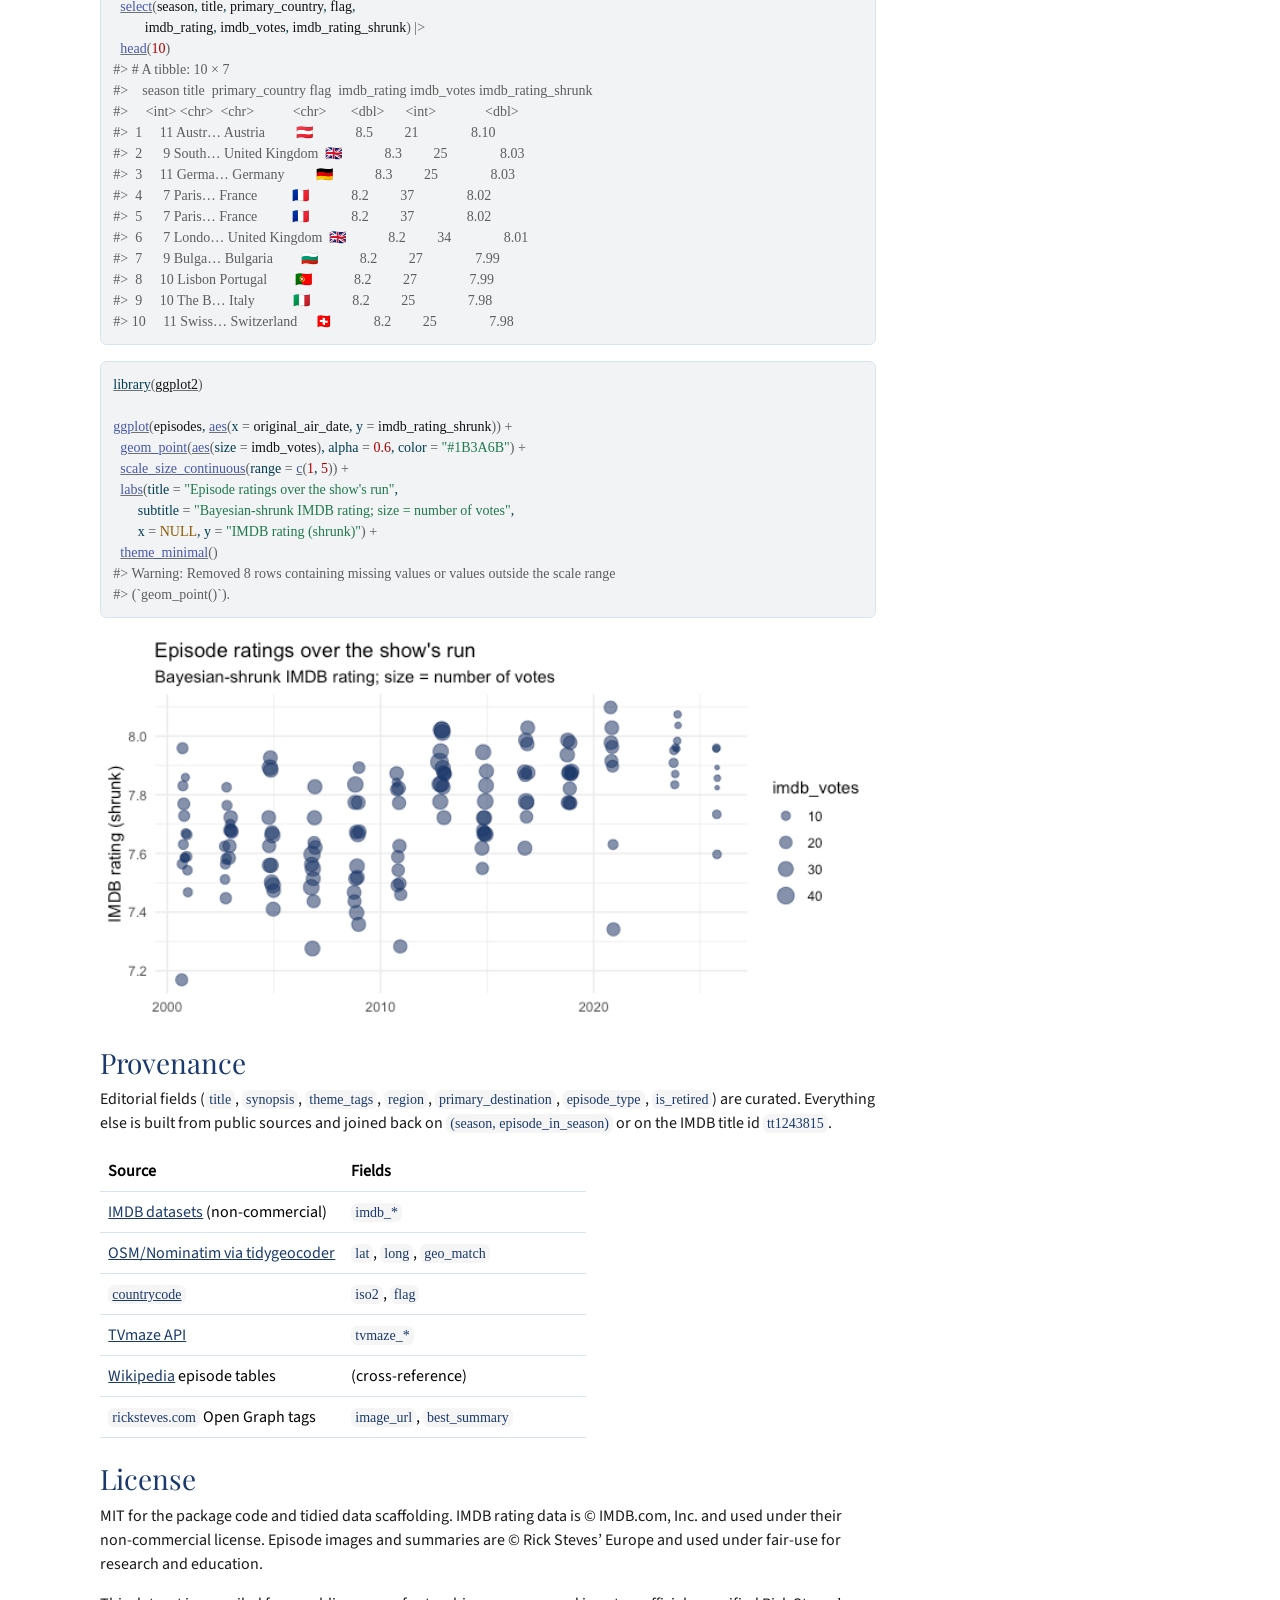
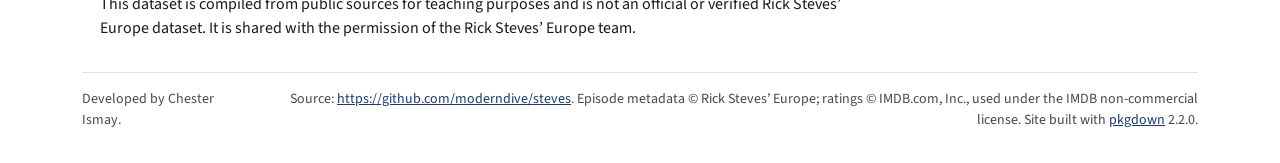
==== commit f423310d: "Deploying to gh-pages from @ moderndive/steves@a91296f6b7623974773e7273a82449255f789461 🚀" ====
--- a/index.html
+++ b/index.html
@@ -88,13 +88,13 @@
 <div class="section level2">
 <h2 id="installation">Installation<a class="anchor" aria-label="anchor" href="#installation"></a>
 </h2>
+<p>Install the released version with:</p>
+<div class="sourceCode" id="cb1"><pre class="downlit sourceCode r">
+<code class="sourceCode R"><span><span class="fu"><a href="https://rdrr.io/r/utils/install.packages.html" class="external-link">install.packages</a></span><span class="op">(</span><span class="st">"steves"</span><span class="op">)</span></span></code></pre></div>
 <p>Install the development version from GitHub:</p>
-<div class="sourceCode" id="cb1"><pre class="downlit sourceCode r">
+<div class="sourceCode" id="cb2"><pre class="downlit sourceCode r">
 <code class="sourceCode R"><span><span class="co"># install.packages("pak")</span></span>
 <span><span class="fu">pak</span><span class="fu">::</span><span class="fu"><a href="https://pak.r-lib.org/reference/pak.html" class="external-link">pak</a></span><span class="op">(</span><span class="st">"moderndive/steves"</span><span class="op">)</span></span></code></pre></div>
-<p>Once on CRAN, you’ll be able to install the released version with:</p>
-<div class="sourceCode" id="cb2"><pre class="downlit sourceCode r">
-<code class="sourceCode R"><span><span class="fu"><a href="https://rdrr.io/r/utils/install.packages.html" class="external-link">install.packages</a></span><span class="op">(</span><span class="st">"steves"</span><span class="op">)</span></span></code></pre></div>
 </div>
 <div class="section level2">
 <h2 id="usage">Usage<a class="anchor" aria-label="anchor" href="#usage"></a>
@@ -217,6 +217,7 @@
   </main><aside class="col-md-3"><div class="links">
 <h2 data-toc-skip>Links</h2>
 <ul class="list-unstyled">
+<li><a href="https://cloud.r-project.org/package=steves" class="external-link">View on CRAN</a></li>
 <li><a href="https://github.com/moderndive/steves/" class="external-link">Browse source code</a></li>
 <li><a href="https://github.com/moderndive/steves/issues" class="external-link">Report a bug</a></li>
 <li><a href="https://www.ricksteves.com/watch-read-listen/video/tv-show" class="external-link">Watch Rick Steves' Europe</a></li>
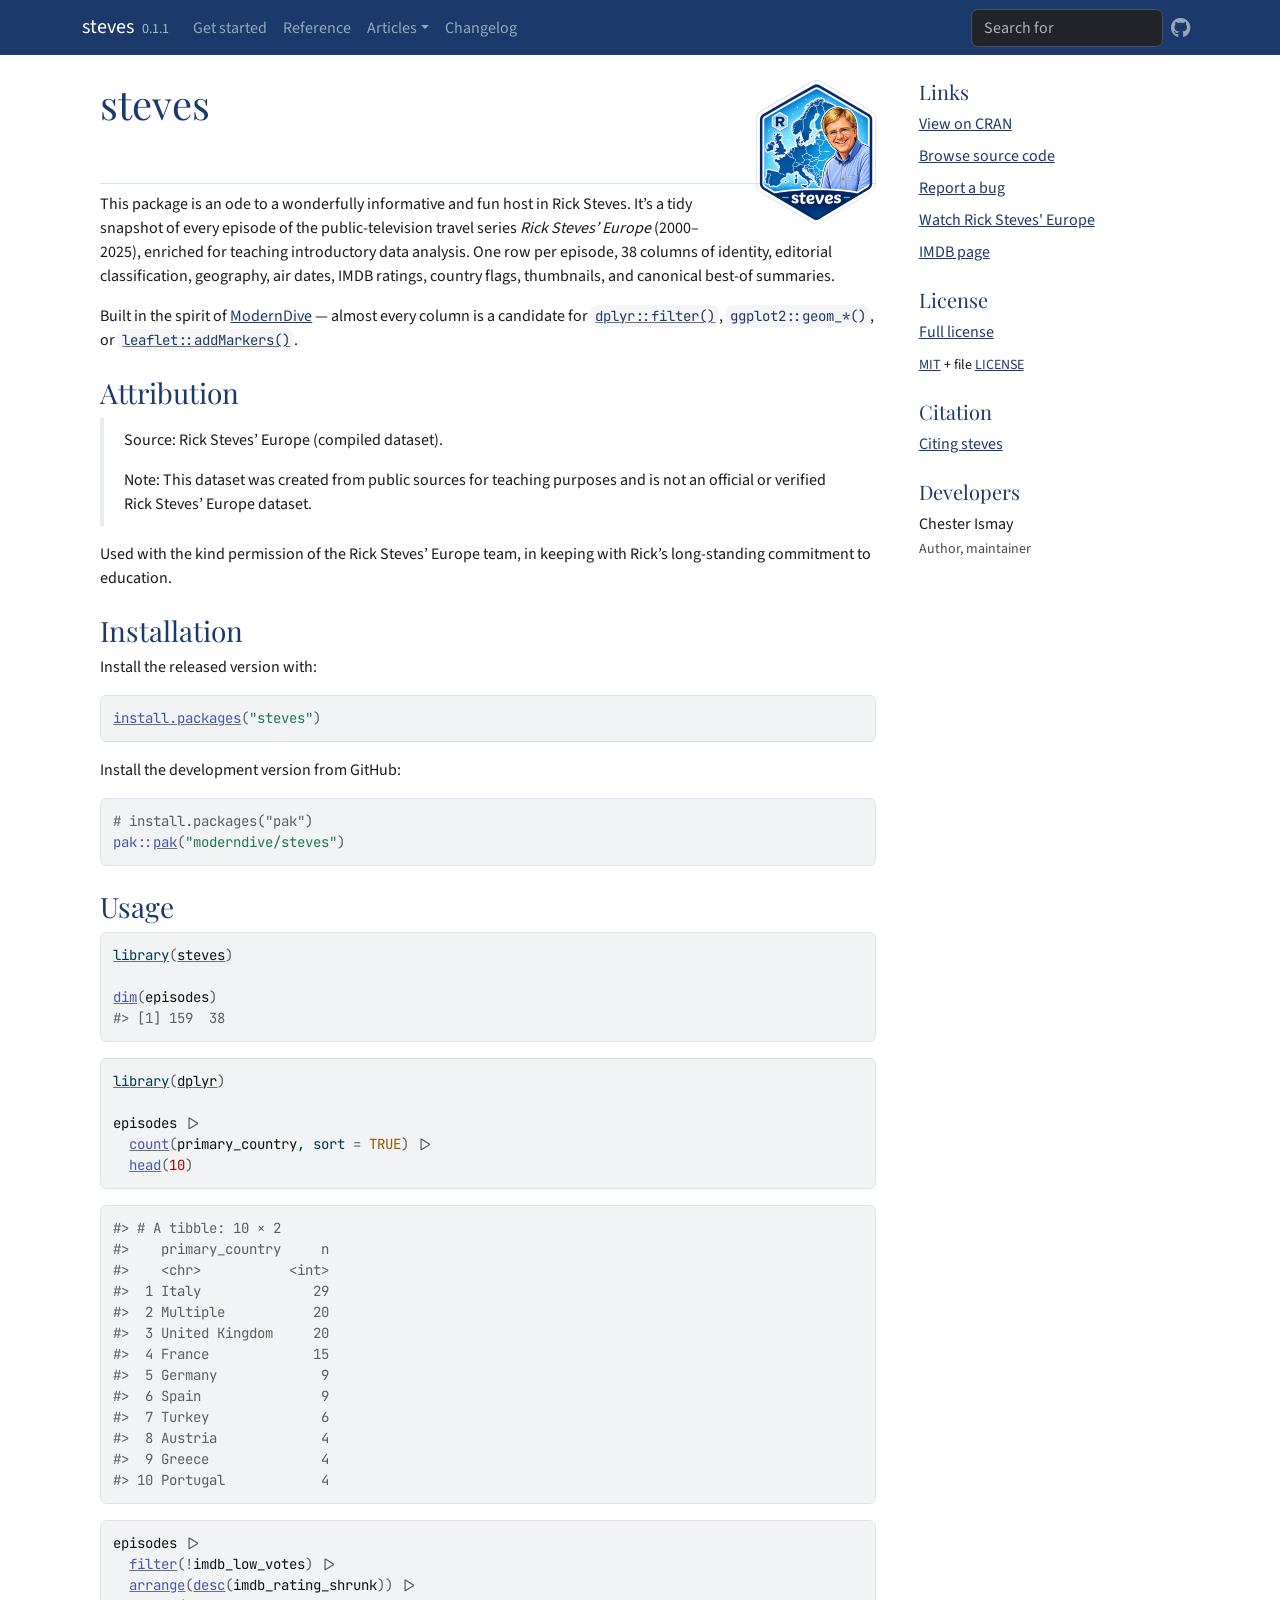
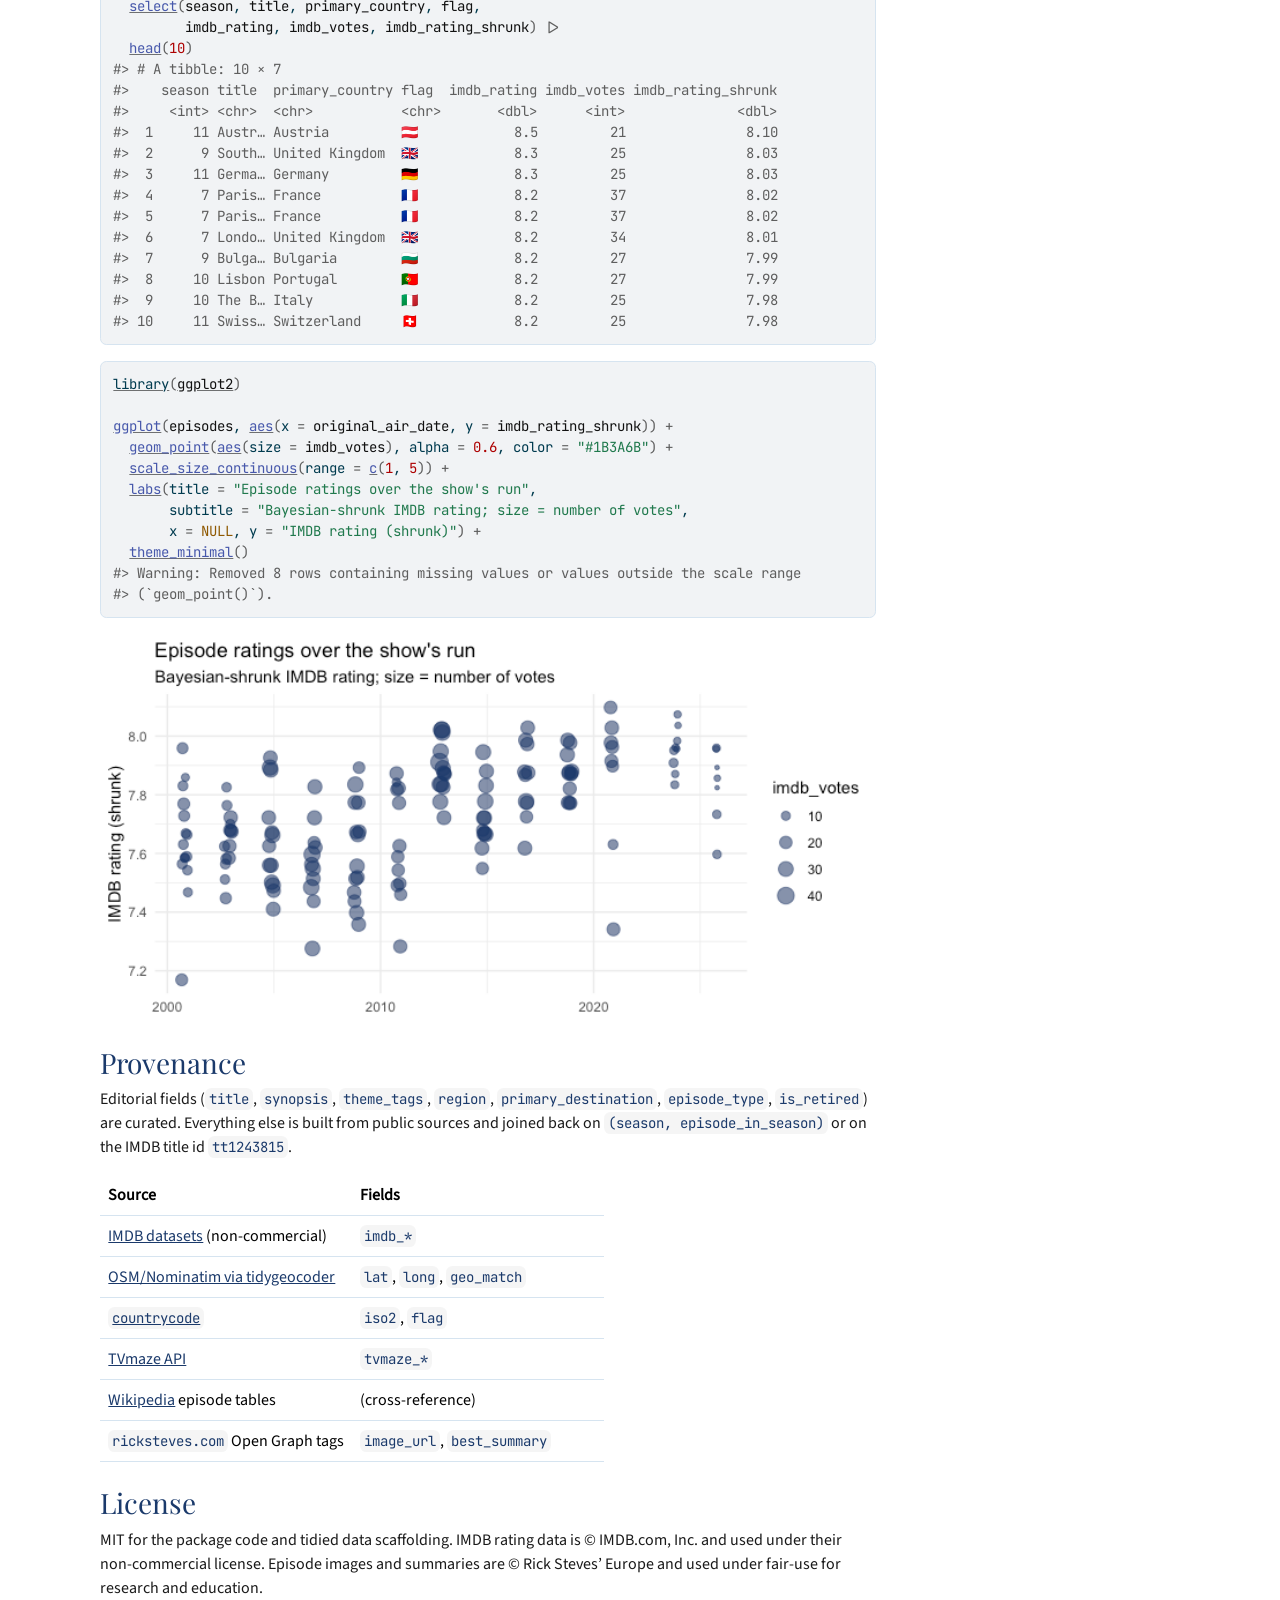
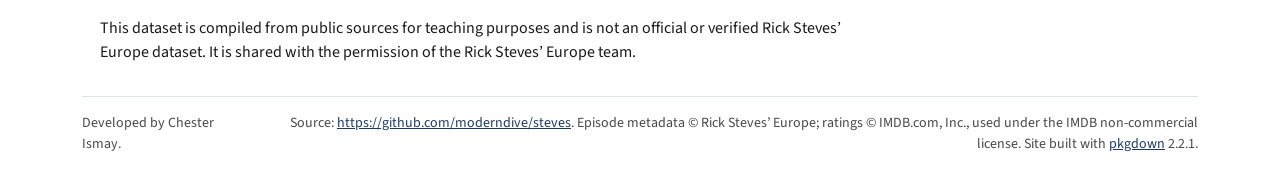
==== commit 078afe6e: "Deploying to gh-pages from @ moderndive/steves@b96e9884573db0d2a218ccf6966ae073cab5c69d 🚀" ====
--- a/index.html
+++ b/index.html
@@ -259,7 +259,7 @@
 </div>
 
 <div class="pkgdown-footer-right">
-  <p>Source: <a href="https://github.com/moderndive/steves" class="external-link uri">https://github.com/moderndive/steves</a>. Episode metadata © Rick Steves’ Europe; ratings © IMDB.com, Inc., used under the IMDB non-commercial license. Site built with <a href="https://pkgdown.r-lib.org/" class="external-link">pkgdown</a> 2.2.0.</p>
+  <p>Source: <a href="https://github.com/moderndive/steves" class="external-link uri">https://github.com/moderndive/steves</a>. Episode metadata © Rick Steves’ Europe; ratings © IMDB.com, Inc., used under the IMDB non-commercial license. Site built with <a href="https://pkgdown.r-lib.org/" class="external-link">pkgdown</a> 2.2.1.</p>
 </div>
 
     </footer>
--- a/deps/Source_Sans_3-0.4.10/font.css
+++ b/deps/Source_Sans_3-0.4.10/font.css
@@ -50,7 +50,7 @@
   font-weight: 400;
   font-display: swap;
   src: url(nwpBtKy2OAdR1K-IwhWudF-R9QMylBJAV3Bo8Ky462EE9CsKng.woff2) format('woff2');
-  unicode-range: U+0100-02BA, U+02BD-02C5, U+02C7-02CC, U+02CE-02D7, U+02DD-02FF, U+0304, U+0308, U+0329, U+1D00-1DBF, U+1E00-1E9F, U+1EF2-1EFF, U+2020, U+20A0-20AB, U+20AD-20C0, U+2113, U+2C60-2C7F, U+A720-A7FF;
+  unicode-range: U+0100-02BA, U+02BD-02C5, U+02C7-02CC, U+02CE-02D7, U+02DD-02FF, U+0304, U+0308, U+0329, U+1D00-1DBF, U+1E00-1E9F, U+1EF2-1EFF, U+2020, U+20A0-20AB, U+20AD-20C4, U+2113, U+2C60-2C7F, U+A720-A7FF;
 }
 /* latin */
 @font-face {
--- a/deps/JetBrains_Mono-0.4.10/font.css
+++ b/deps/JetBrains_Mono-0.4.10/font.css
@@ -0,0 +1,54 @@
+/* cyrillic-ext */
+@font-face {
+  font-family: 'JetBrains Mono';
+  font-style: normal;
+  font-weight: 400;
+  font-display: swap;
+  src: url(tDbY2o-flEEny0FZhsfKu5WU4zr3E_BX0PnT8RD8yKxTN1OVgaY.woff2) format('woff2');
+  unicode-range: U+0460-052F, U+1C80-1C8A, U+20B4, U+2DE0-2DFF, U+A640-A69F, U+FE2E-FE2F;
+}
+/* cyrillic */
+@font-face {
+  font-family: 'JetBrains Mono';
+  font-style: normal;
+  font-weight: 400;
+  font-display: swap;
+  src: url(tDbY2o-flEEny0FZhsfKu5WU4zr3E_BX0PnT8RD8yKxTPlOVgaY.woff2) format('woff2');
+  unicode-range: U+0301, U+0400-045F, U+0490-0491, U+04B0-04B1, U+2116;
+}
+/* greek */
+@font-face {
+  font-family: 'JetBrains Mono';
+  font-style: normal;
+  font-weight: 400;
+  font-display: swap;
+  src: url(tDbY2o-flEEny0FZhsfKu5WU4zr3E_BX0PnT8RD8yKxTOVOVgaY.woff2) format('woff2');
+  unicode-range: U+0370-0377, U+037A-037F, U+0384-038A, U+038C, U+038E-03A1, U+03A3-03FF;
+}
+/* vietnamese */
+@font-face {
+  font-family: 'JetBrains Mono';
+  font-style: normal;
+  font-weight: 400;
+  font-display: swap;
+  src: url(tDbY2o-flEEny0FZhsfKu5WU4zr3E_BX0PnT8RD8yKxTNVOVgaY.woff2) format('woff2');
+  unicode-range: U+0102-0103, U+0110-0111, U+0128-0129, U+0168-0169, U+01A0-01A1, U+01AF-01B0, U+0300-0301, U+0303-0304, U+0308-0309, U+0323, U+0329, U+1EA0-1EF9, U+20AB;
+}
+/* latin-ext */
+@font-face {
+  font-family: 'JetBrains Mono';
+  font-style: normal;
+  font-weight: 400;
+  font-display: swap;
+  src: url(tDbY2o-flEEny0FZhsfKu5WU4zr3E_BX0PnT8RD8yKxTNFOVgaY.woff2) format('woff2');
+  unicode-range: U+0100-02BA, U+02BD-02C5, U+02C7-02CC, U+02CE-02D7, U+02DD-02FF, U+0304, U+0308, U+0329, U+1D00-1DBF, U+1E00-1E9F, U+1EF2-1EFF, U+2020, U+20A0-20AB, U+20AD-20C4, U+2113, U+2C60-2C7F, U+A720-A7FF;
+}
+/* latin */
+@font-face {
+  font-family: 'JetBrains Mono';
+  font-style: normal;
+  font-weight: 400;
+  font-display: swap;
+  src: url(tDbY2o-flEEny0FZhsfKu5WU4zr3E_BX0PnT8RD8yKxTOlOV.woff2) format('woff2');
+  unicode-range: U+0000-00FF, U+0131, U+0152-0153, U+02BB-02BC, U+02C6, U+02DA, U+02DC, U+0304, U+0308, U+0329, U+2000-206F, U+20AC, U+2122, U+2191, U+2193, U+2212, U+2215, U+FEFF, U+FFFD;
+}
--- a/deps/Playfair_Display-0.4.10/font.css
+++ b/deps/Playfair_Display-0.4.10/font.css
@@ -23,7 +23,7 @@
   font-weight: 400;
   font-display: swap;
   src: url(nuFvD-vYSZviVYUb_rj3ij__anPXJzDwcbmjWBN2PKdFvXDZbtPY_Q.woff2) format('woff2');
-  unicode-range: U+0100-02BA, U+02BD-02C5, U+02C7-02CC, U+02CE-02D7, U+02DD-02FF, U+0304, U+0308, U+0329, U+1D00-1DBF, U+1E00-1E9F, U+1EF2-1EFF, U+2020, U+20A0-20AB, U+20AD-20C0, U+2113, U+2C60-2C7F, U+A720-A7FF;
+  unicode-range: U+0100-02BA, U+02BD-02C5, U+02C7-02CC, U+02CE-02D7, U+02DD-02FF, U+0304, U+0308, U+0329, U+1D00-1DBF, U+1E00-1E9F, U+1EF2-1EFF, U+2020, U+20A0-20AB, U+20AD-20C4, U+2113, U+2C60-2C7F, U+A720-A7FF;
 }
 /* latin */
 @font-face {
